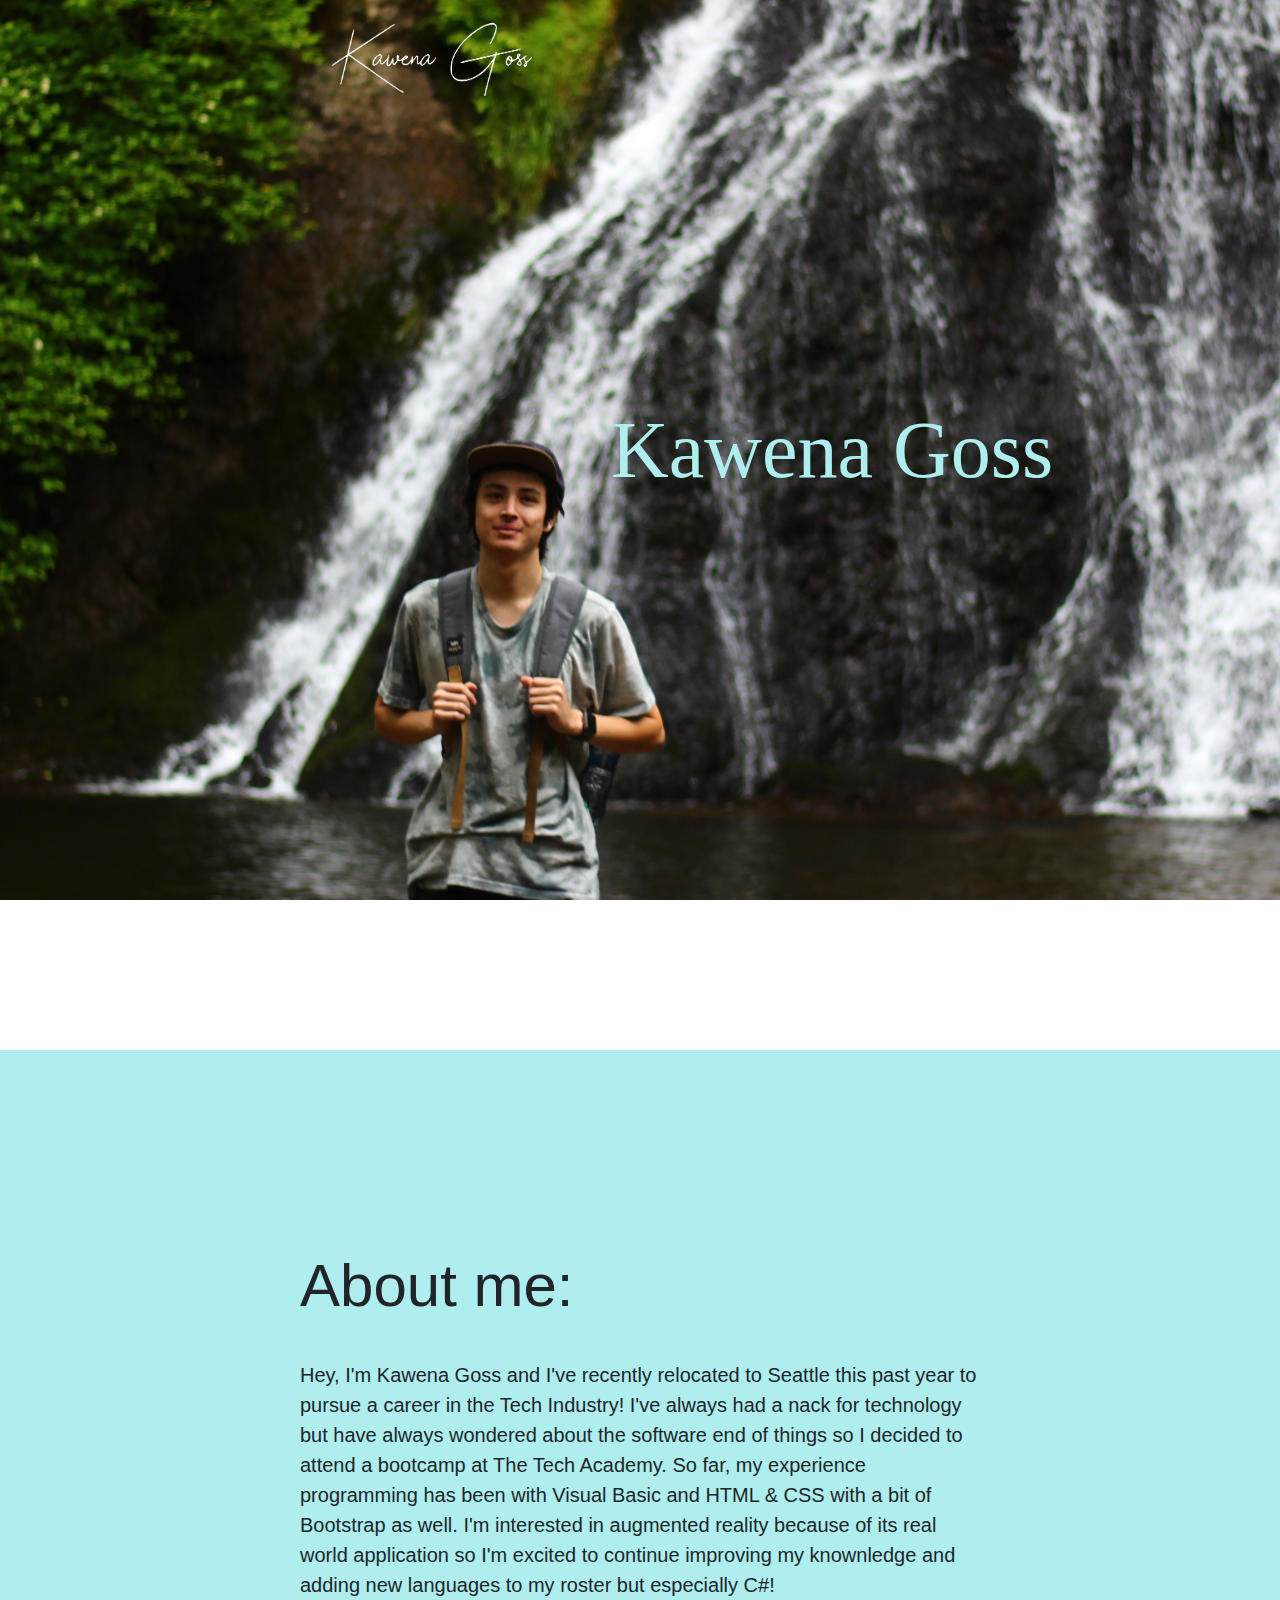
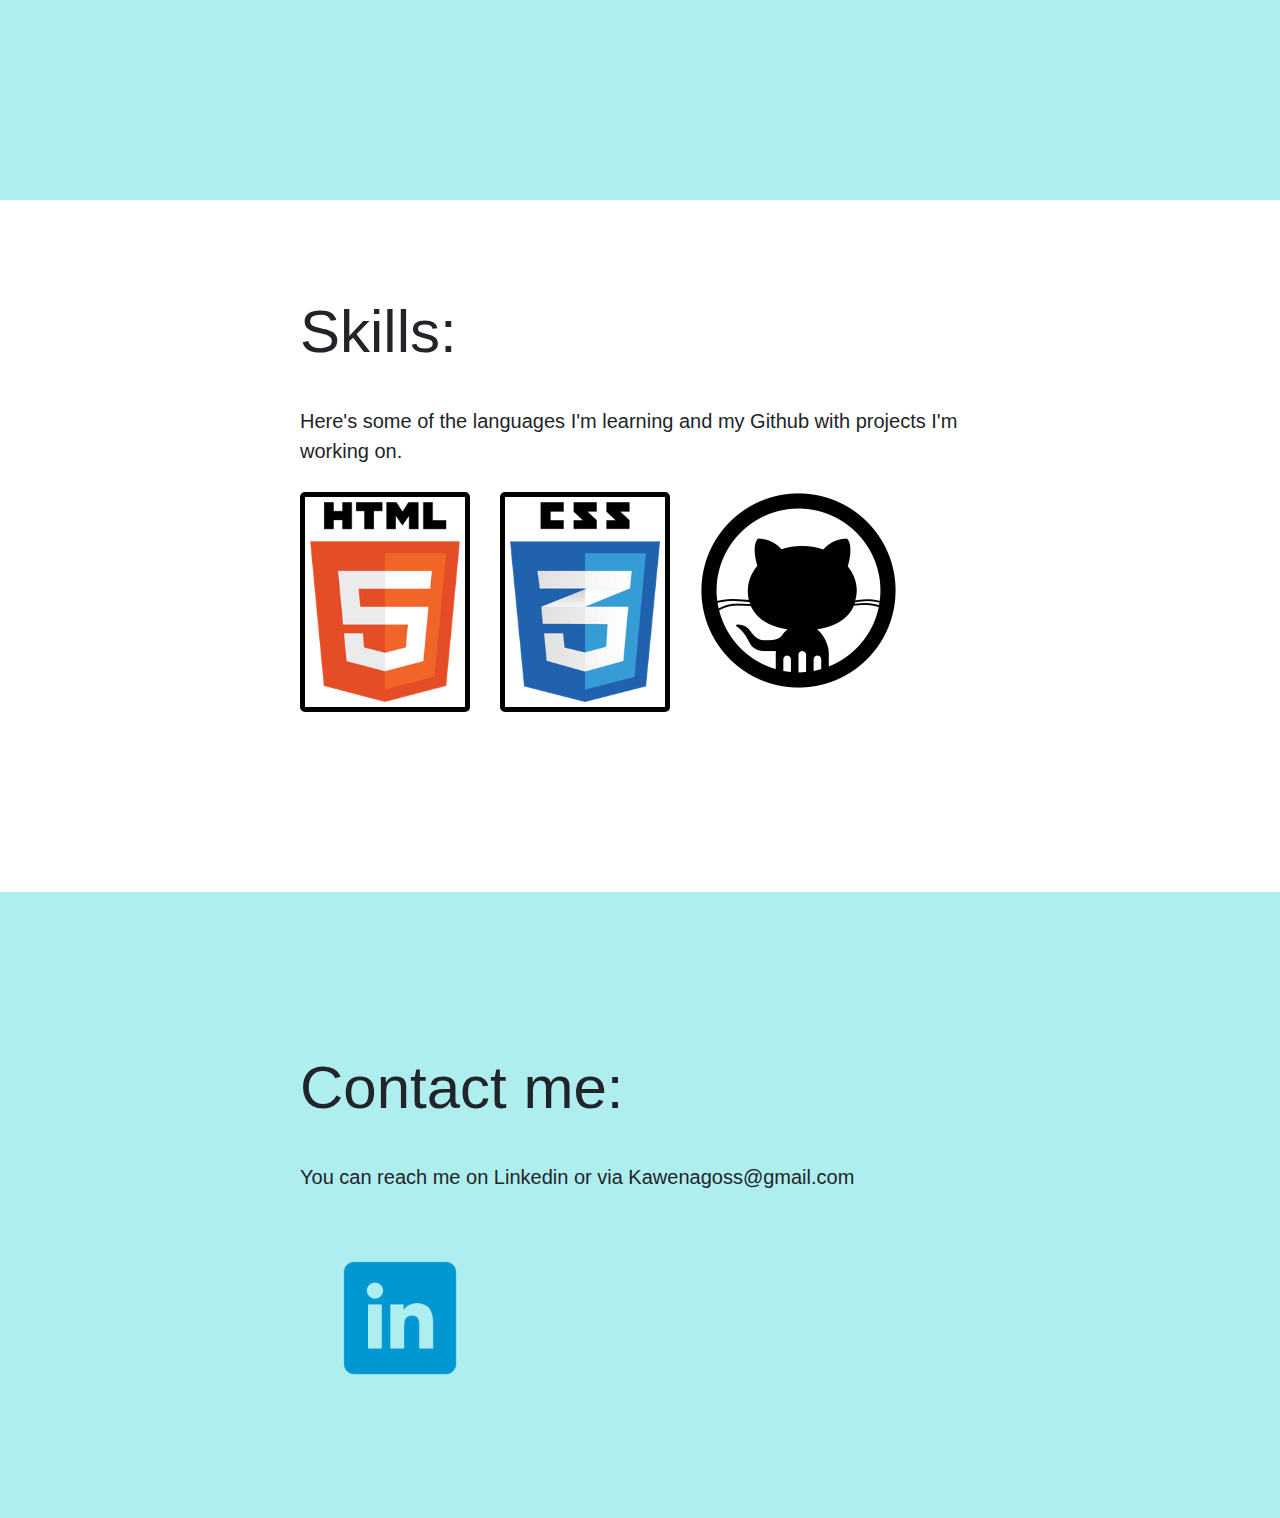
==== index.html @ 33de2c4e "Revert "fix"" ====
<!DOCTYPE html>
<html lang="en">
<head>
    <!-- Required meta tags -->
    <meta charset="utf-8">
    <meta name="viewport" content="width=device-width, initial-scale=1, shrink-to-fit=no">

    <!-- Bootstrap CSS -->
    <link rel="stylesheet" href="https://stackpath.bootstrapcdn.com/bootstrap/4.3.1/css/bootstrap.min.css" integrity="sha384-ggOyR0iXCbMQv3Xipma34MD+dH/1fQ784/j6cY/iJTQUOhcWr7x9JvoRxT2MZw1T" crossorigin="anonymous">
    <link rel="stylesheet" href="CSS/website_styling.css">

    <title>Kawena Goss</title>
</head>
<body>

<!-- Nav Bar -->
        <nav class="navbar navbar-expand-lg navbar-light fixed-top">
            <a class="navbar-brand" href="#home"></a>
                <img src="img/signature.png" height="100px" width="200" alt="" href="#home">
                <button class="navbar-toggler" type="button" data-toggle="collapse" data-
                target="#navbarSupportedContent" aria-controls="navbarSupportedContent" aria-
                expanded="false" aria-label="Toggle navigation">
                    <span class="navbar-toggler-icon"></span>
             </button>

             
            <ul class="navbar-nav navbar-expand-lg navbar-light mr-auto">
                <li class="nav-item">
                    <a class="nav-link text-light" href="#about">About</a>
                </li>
                <li class="img/nav-item">
                    <a class="nav-link text-light" href="#languages">Skills</a>
                </li>
            <li class="nav-item">
                    <a class="nav-link text-light" href="#contact me">Contact</a>
                </li>
            </ul>
        </nav>

<!-- End Nav Bar-->

<!-- Banner (Image in CSS)-->
<div class="banner"></div>
    <div class="centered">Kawena Goss
</div>
<!-- End Banner -->

<!-- Summary -->
<div class="bio">
    <a id="about"></a>
    <div class="about">
        <h1>About me:</h1>
        <p>Hey, I'm Kawena Goss and I've recently relocated to Seattle this past year to pursue a career in the Tech Industry!
                I've always had a nack for technology but have always wondered about the software end of things so I decided to attend
                a bootcamp at The Tech Academy. So far, my experience programming has been with Visual Basic and HTML & CSS with
                a bit of Bootstrap as well. I'm interested in augmented reality because of its real world application so I'm
                excited to continue improving my knownledge and adding new languages to my roster but especially C#! 
                
        </p>
    </div>
</div>
<!-- End Summary -->

<!-- Skills -->
<div class="skills">
        <a id="languages"></a>
        <div class="languages">
            <h1>Skills:</h1>
            <p>Here's some of the languages I'm learning and my Github with projects I'm working on.</p>
        </div>
        <div class="logo1">
                <img src="img/HTMLLogo.png" height="200px" width="150px" alt="">
        </div>
        <div class="logo2">
                <img src="img/CSSLogo.png" height="200px" width="150px" alt="">
        </div>
        <div class="github">
                <a href="https://github.com/KawenaG">
                <img src="img/github.png" height="200" width="200">
                </a> 
            </div>
</div>

<!-- End Skills -->

<!-- Contact -->
<div class="contact">
    <a id="contact me"></a>
    <h1>Contact me:</h1>
    <p>You can reach me on Linkedin or via Kawenagoss@gmail.com</p>
    <div class="linkedin">
        <a href="https://www.linkedin.com/in/kawena-goss-9a0916173/">
        <img src="img/linkedin.png" height="200" width="200">
        </a>
</div>


<!-- End Contact -->

    <!-- Optional JavaScript -->
     <!-- jQuery first, then Popper.js, then Bootstrap JS -->
     <script src="https://code.jquery.com/jquery-3.3.1.slim.min.js" integrity="sha384-q8i/X+965DzO0rT7abK41JStQIAqVgRVzpbzo5smXKp4YfRvH+8abtTE1Pi6jizo" crossorigin="anonymous"></script>
     <script src="https://cdnjs.cloudflare.com/ajax/libs/popper.js/1.14.7/umd/popper.min.js" integrity="sha384-UO2eT0CpHqdSJQ6hJty5KVphtPhzWj9WO1clHTMGa3JDZwrnQq4sF86dIHNDz0W1" crossorigin="anonymous"></script>
     <script src="https://stackpath.bootstrapcdn.com/bootstrap/4.3.1/js/bootstrap.min.js" integrity="sha384-JjSmVgyd0p3pXB1rRibZUAYoIIy6OrQ6VrjIEaFf/nJGzIxFDsf4x0xIM+B07jRM" crossorigin="anonymous"></script>
  </body>
  
</html>
---- CSS/website_styling.css ----
/*NAVBAR*/
.navbar {
  background-color: transparent !important;
}

.navbar .navbar-brand {
  color: #AEEEEE;
  font-weight: bolder;
  font-size: 24px;
  padding-left: 300px;
  text-shadow: -1px 0 black, 0 1px black, 1px 0 black, 0 -1px black;
}

.navbar-nav {
  color: #AEEEEE;
  font-weight: bolder;
  font-size: 24px;
  text-shadow: -1px 0 black, 0 1px black, 1px 0 black, 0 -1px black;
  padding-right: 300px;
  padding-left: 900px;
}

.navbar-nav .nav-item li a {
  color: #AEEEEE;
}

/*END NAVBAR/*

-------------------------------------------------------------------------------------
BANNER
/* Cover Image*/ 

.banner {
  background-image: url(../img/me2.JPG);
  background-size: cover;
  width: 100%;
  height: 100%;
  padding-top: 350px;
  padding-bottom: 700px;

  /* Paralax Effect */
  height: 900px; 

  /* Create the parallax scrolling effect */
  background-attachment: fixed;
  background-position: center;
  background-repeat: no-repeat;
  background-size: cover;
}

/*--------------------------------------------------------------------------------------
Centered name/text*/

.centered {
    position: absolute;
    top: 50%;
    left: 65%;
    transform: translate(-50%, -50%);
    font-size: 80px;
    font-family: "Times New Roman, Times, serif;";
    color: #AEEEEE;
  }
  
/*------------------------------------------------------------------------------------
END BANNER*/

/*--------------------------------------------------------------------------------------
ABOUT ME
-------------------------------------------------------------------------------------*/

.bio {
  background-color: #AEEEEE;
}

.about h1 {
  padding-top: 200px;
  padding-bottom: 30px;
  padding-left: 300px;
  font-size: 60px;
}

.about p {
  padding-top: 0px;
  padding-bottom: 200px;
  padding-left: 300px;
  padding-right: 300px;
  font-size: 20px;
}

/*--------------------------------------------------------------------------------------
SKILLS
-------------------------------------------------------------------------------------*/
.skills {
  background-color: #ffffff;
  padding-bottom: 400px;
}

.languages h1 {
  padding-top: 80px;
  padding-bottom: 30px;
  padding-left: 300px;
  font-size: 60px;
}

.languages p {
  padding-top: 0px;
  padding-bottom: 10px;
  padding-left: 300px;
  padding-right: 300px;
  font-size: 20px;
}

/* Language Photos and borders */
.logo1 {
  position: absolute;
  left: 300px;
  border: 5px solid #000000;
  border-radius: 5px;
  padding: 5px;
  width: 170px;
}

.logo2 {
  position: absolute;
  left: 500px;
  border: 5px solid #000000;
  border-radius: 5px;
  padding: 5px;
  width: 170px;
}

.github {
  position: absolute;
  left: 700px;

}

/*------------------------------------------------------------------------------------
CONTACT*/

.contact {
  background-color: #AEEEEE;
  padding-bottom: 600px;
  padding-top: 80px;
  padding-bottom: 100px;
  padding-left: 300px;
}

.contact h1 {
  padding-top: 80px;
  padding-bottom: 30px;
  font-size: 60px;
}

.contact p {
  padding-top: 0px;
  padding-bottom: 10px;
  font-size: 20px;

}


.linkedin {
  padding-right: 150px;
}


/*------------------------------------------------------------------------------------*/


@
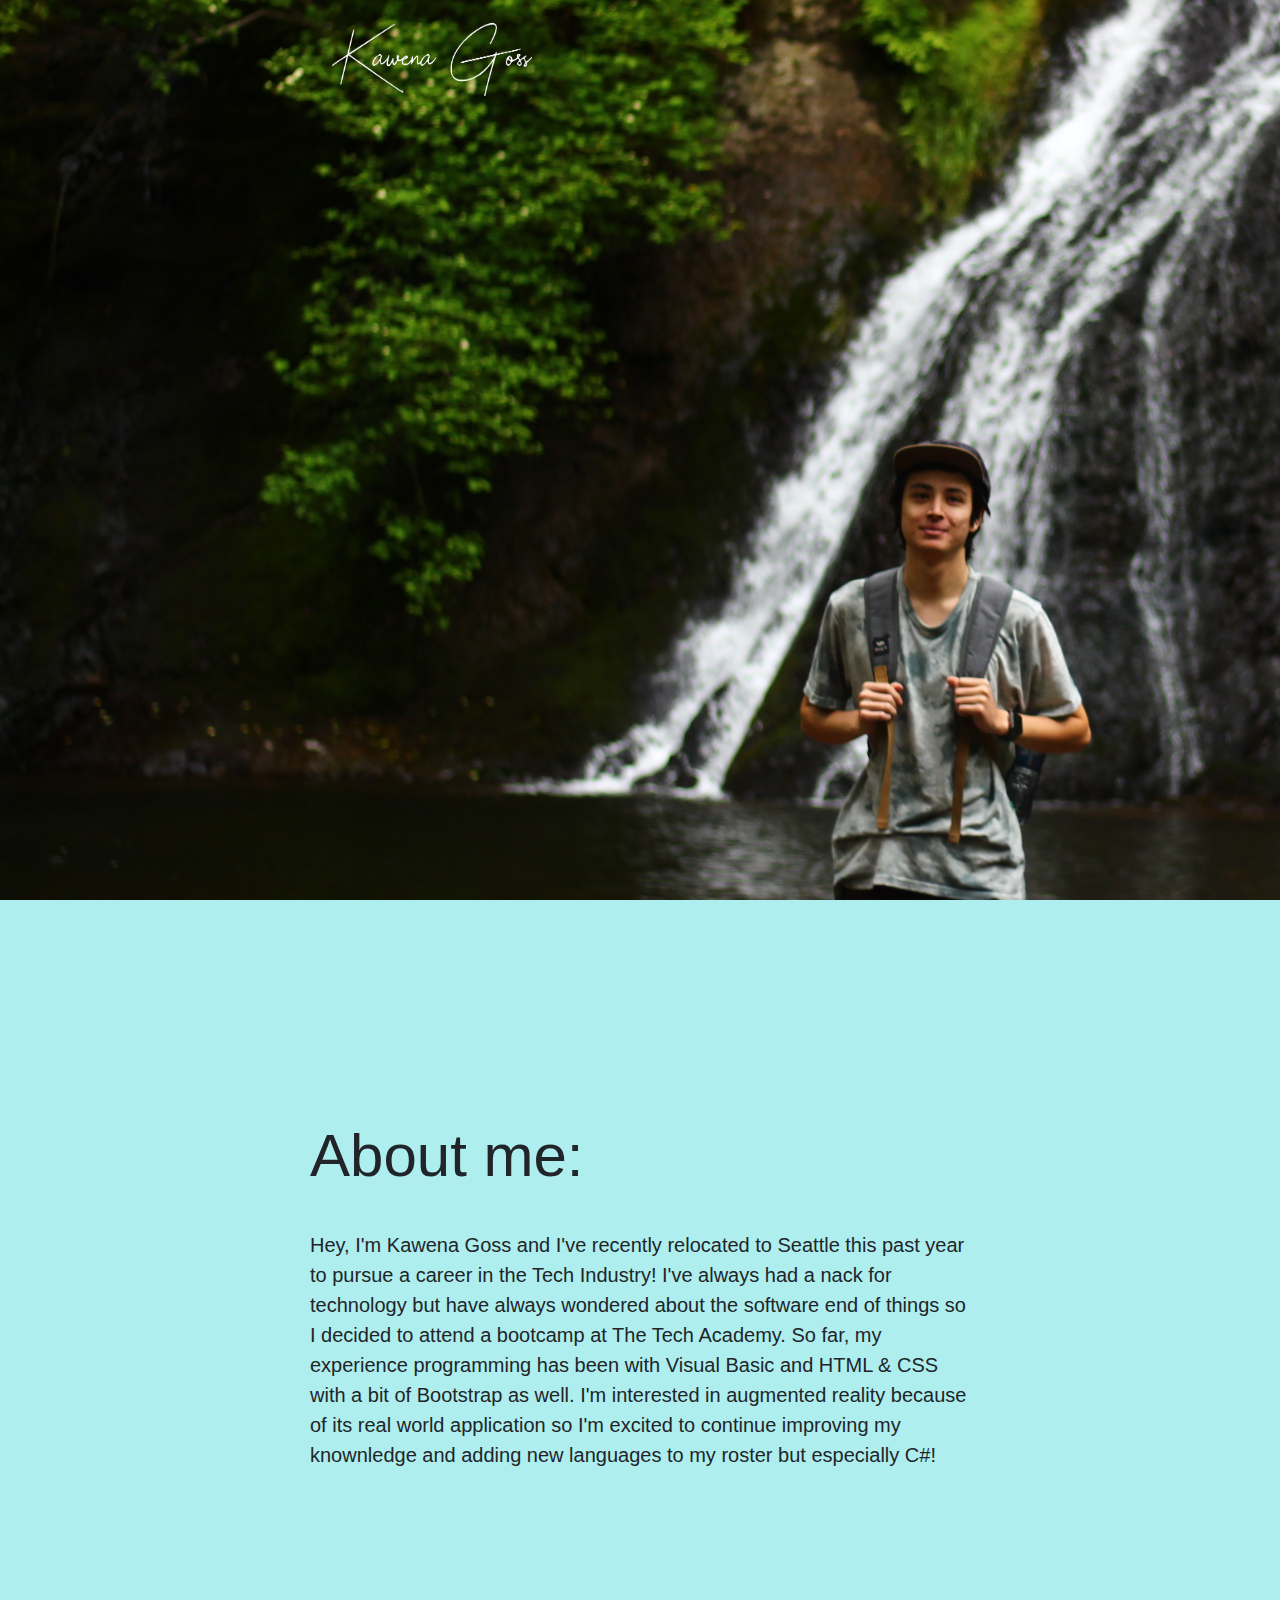
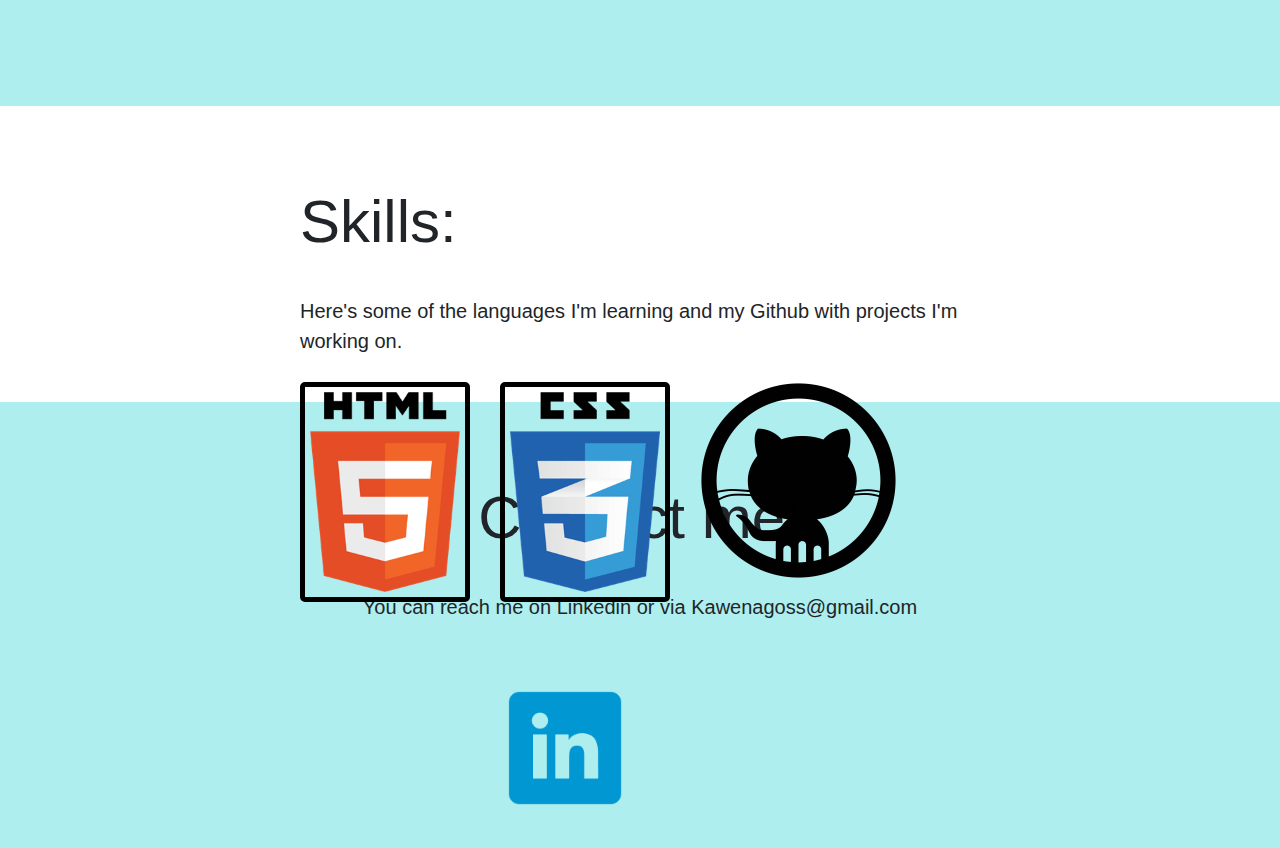
==== commit 920a83f3: "Revert "Revert "unknown""" ====
--- a/index.html
+++ b/index.html
@@ -8,6 +8,8 @@
     <!-- Bootstrap CSS -->
     <link rel="stylesheet" href="https://stackpath.bootstrapcdn.com/bootstrap/4.3.1/css/bootstrap.min.css" integrity="sha384-ggOyR0iXCbMQv3Xipma34MD+dH/1fQ784/j6cY/iJTQUOhcWr7x9JvoRxT2MZw1T" crossorigin="anonymous">
     <link rel="stylesheet" href="CSS/website_styling.css">
+
+    <script src="JS/JavaScript.js"></script>
 
     <title>Kawena Goss</title>
 </head>
--- a/CSS/website_styling.css
+++ b/CSS/website_styling.css
@@ -1,64 +1,43 @@
-/*NAVBAR*/
-.navbar {
-  background-color: transparent !important;
-}
-
-.navbar .navbar-brand {
-  color: #AEEEEE;
-  font-weight: bolder;
-  font-size: 24px;
-  padding-left: 300px;
-  text-shadow: -1px 0 black, 0 1px black, 1px 0 black, 0 -1px black;
-}
-
-.navbar-nav {
-  color: #AEEEEE;
-  font-weight: bolder;
-  font-size: 24px;
-  text-shadow: -1px 0 black, 0 1px black, 1px 0 black, 0 -1px black;
-  padding-right: 300px;
-  padding-left: 900px;
-}
-
-.navbar-nav .nav-item li a {
-  color: #AEEEEE;
-}
-
-/*END NAVBAR/*
-
--------------------------------------------------------------------------------------
-BANNER
-/* Cover Image*/ 
+/*------------------------------------------------------------------------------------
+----SCALING-----
+-----------------------------------------------------------------------------------*/
+@-ms-viewport {
+  width: extend-to-zoom;
+  zoom: 1.0;
+}
+
+@viewport {
+  zoom: 1.0;
+  width: extend-to-zoom;
+}
+
+/*----------------------------------------------------------------------------------*/
+/*BANNER*/
+/* Cover Image*/
 
 .banner {
   background-image: url(../img/me2.JPG);
   background-size: cover;
   width: 100%;
-  height: 100%;
+  height: 10%;
   padding-top: 350px;
-  padding-bottom: 700px;
-
-  /* Paralax Effect */
-  height: 900px; 
-
-  /* Create the parallax scrolling effect */
-  background-attachment: fixed;
-  background-position: center;
-  background-repeat: no-repeat;
+  padding-bottom: 500px;
+  height: 900px;/* Paralax Effect */
+  background-attachment: fixed;/* Create the parallax scrolling effect*/
   background-size: cover;
 }
-
 /*--------------------------------------------------------------------------------------
 Centered name/text*/
 
 .centered {
+    visibility: hidden;
     position: absolute;
     top: 50%;
     left: 65%;
     transform: translate(-50%, -50%);
     font-size: 80px;
     font-family: "Times New Roman, Times, serif;";
-    color: #AEEEEE;
+    color: #AEEEEE; 
   }
   
 /*------------------------------------------------------------------------------------
@@ -66,11 +45,119 @@
 
 /*--------------------------------------------------------------------------------------
 ABOUT ME
--------------------------------------------------------------------------------------*/
-
+-------------------------------------------------------------------------------------*
+*/
 .bio {
   background-color: #AEEEEE;
-}
+  padding-bottom: 20px;
+  padding-top: 20px;
+  padding-right: 10px;
+  padding-left: 10px;
+}
+
+
+/*--------------------------------------------------------------------------------------
+SKILLS
+-------------------------------------------------------------------------------------*
+
+*/
+.skills {
+  background-color: #ffffff;
+  padding-bottom: 20px;
+}
+
+/* .languages h1                  DONT FORGET
+
+.languages p */
+
+.logo1 {
+  display: block;
+  margin-left: auto;
+  margin-right: auto;
+  width: 40%;
+  padding-bottom: 10px;
+}
+.logo2 {
+  display: block;
+  margin-left: auto;
+  margin-right: auto;
+  width: 40%;
+  padding-bottom: 10px;
+}
+
+.github {
+  display: block;
+  margin-left: auto;
+  margin-right: auto;
+  width: 50%;
+}
+
+
+/*------------------------------------------------------------------------------------
+CONTACT*
+*/
+.contact {
+  background-color: #AEEEEE;
+  text-align: center;
+}
+
+/* .contact h1                DONT FORGET
+
+.contact p
+
+.linkedin */
+
+
+
+
+
+/*--------------------------------------------------------------------------------------
+For Tablet 500px - 699px
+-------------------------------------------------------------------------------------*/
+@media screen and (min-width: 500px) {
+/*NAVBAR*/
+.navbar {
+  background-color: transparent !important;
+}
+
+.navbar .navbar-brand {
+  color: #AEEEEE;
+  font-weight: bolder;
+  font-size: 24px;
+  padding-left: 300px;
+  text-shadow: -1px 0 black, 0 1px black, 1px 0 black, 0 -1px black;
+}
+
+.navbar-nav {
+  color: #AEEEEE;
+  font-weight: bolder;
+  font-size: 24px;
+  text-shadow: -1px 0 black, 0 1px black, 1px 0 black, 0 -1px black;
+  padding-right: 300px;
+  padding-left: 900px;
+}
+
+.navbar-nav .nav-item li a {
+  color: #AEEEEE;
+}
+/*END NAVBAR*/
+/*----------------------------------------------------------------------------*/
+/*NAME Overlay*/
+.centered {
+  visibility: show;
+  position: absolute;
+  top: 50%;
+  left: 65%;
+  transform: translate(-50%, -50%);
+  font-size: 80px;
+  font-family: "Times New Roman, Times, serif;";
+  color: #AEEEEE;
+}
+
+/*END Name Overlay*/
+/*----------------------------------------------------------------------------*/
+/*About*/
+.bio
 
 .about h1 {
   padding-top: 200px;
@@ -86,15 +173,9 @@
   padding-right: 300px;
   font-size: 20px;
 }
-
-/*--------------------------------------------------------------------------------------
-SKILLS
--------------------------------------------------------------------------------------*/
-.skills {
-  background-color: #ffffff;
-  padding-bottom: 400px;
-}
-
+/*END About*/
+/*----------------------------------------------------------------------------*/
+/*Skills*/
 .languages h1 {
   padding-top: 80px;
   padding-bottom: 30px;
@@ -132,20 +213,11 @@
 .github {
   position: absolute;
   left: 700px;
-
-}
-
-/*------------------------------------------------------------------------------------
-CONTACT*/
-
-.contact {
-  background-color: #AEEEEE;
-  padding-bottom: 600px;
-  padding-top: 80px;
-  padding-bottom: 100px;
-  padding-left: 300px;
-}
-
+}
+
+/*END Skills*/
+/*----------------------------------------------------------------------------*/
+/*Contact*/
 .contact h1 {
   padding-top: 80px;
   padding-bottom: 30px;
@@ -159,13 +231,23 @@
 
 }
 
-
 .linkedin {
   padding-right: 150px;
 }
-
-
-/*------------------------------------------------------------------------------------*/
-
-
-@+/*END Contact*/
+}
+
+/*--------------------------------------------------------------------------------------
+For Desktop 700+px
+-------------------------------------------------------------------------------------*/
+@media screen and (min-width: 700px) {
+
+
+}
+
+/*--------------------------------------------------------------------------------------
+For Large Screens (TV's, Large monitors) 1400px +
+-------------------------------------------------------------------------------------*/
+@media screen and (min-width: 1400px) {
+
+}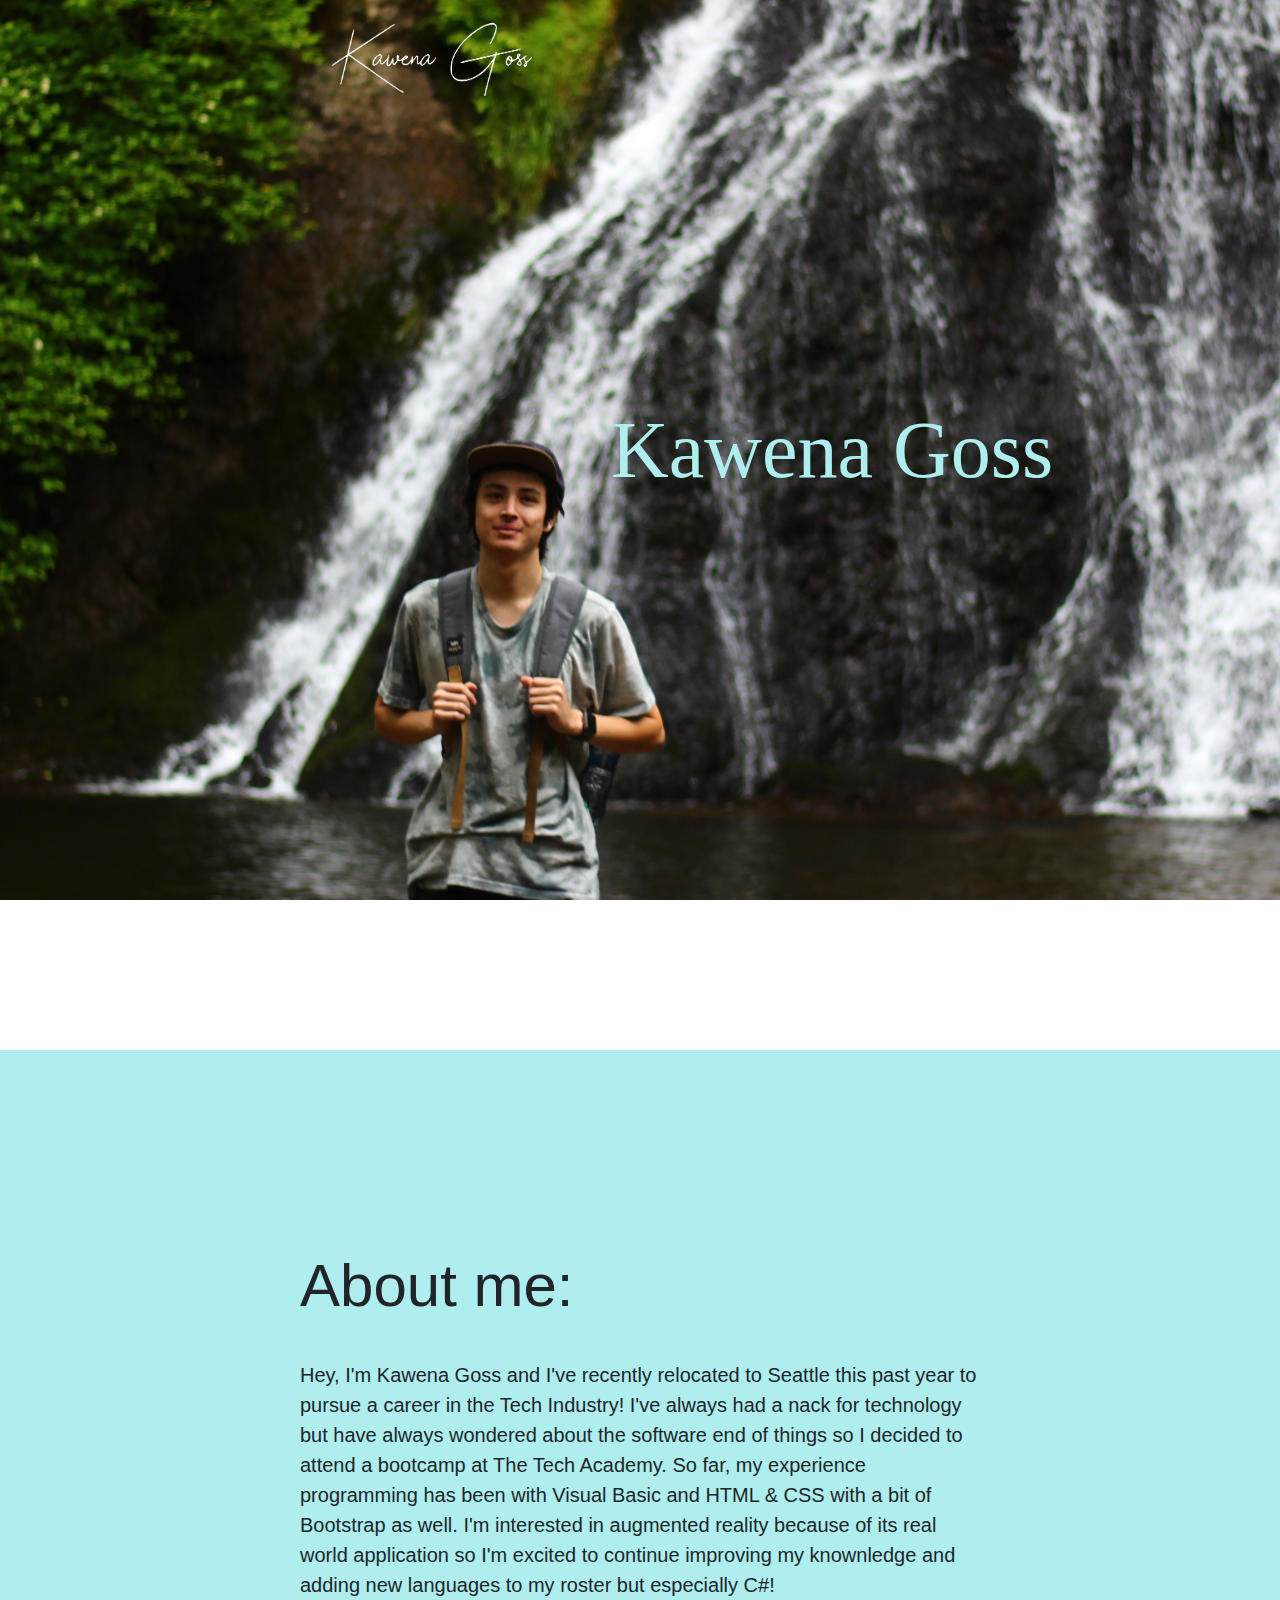
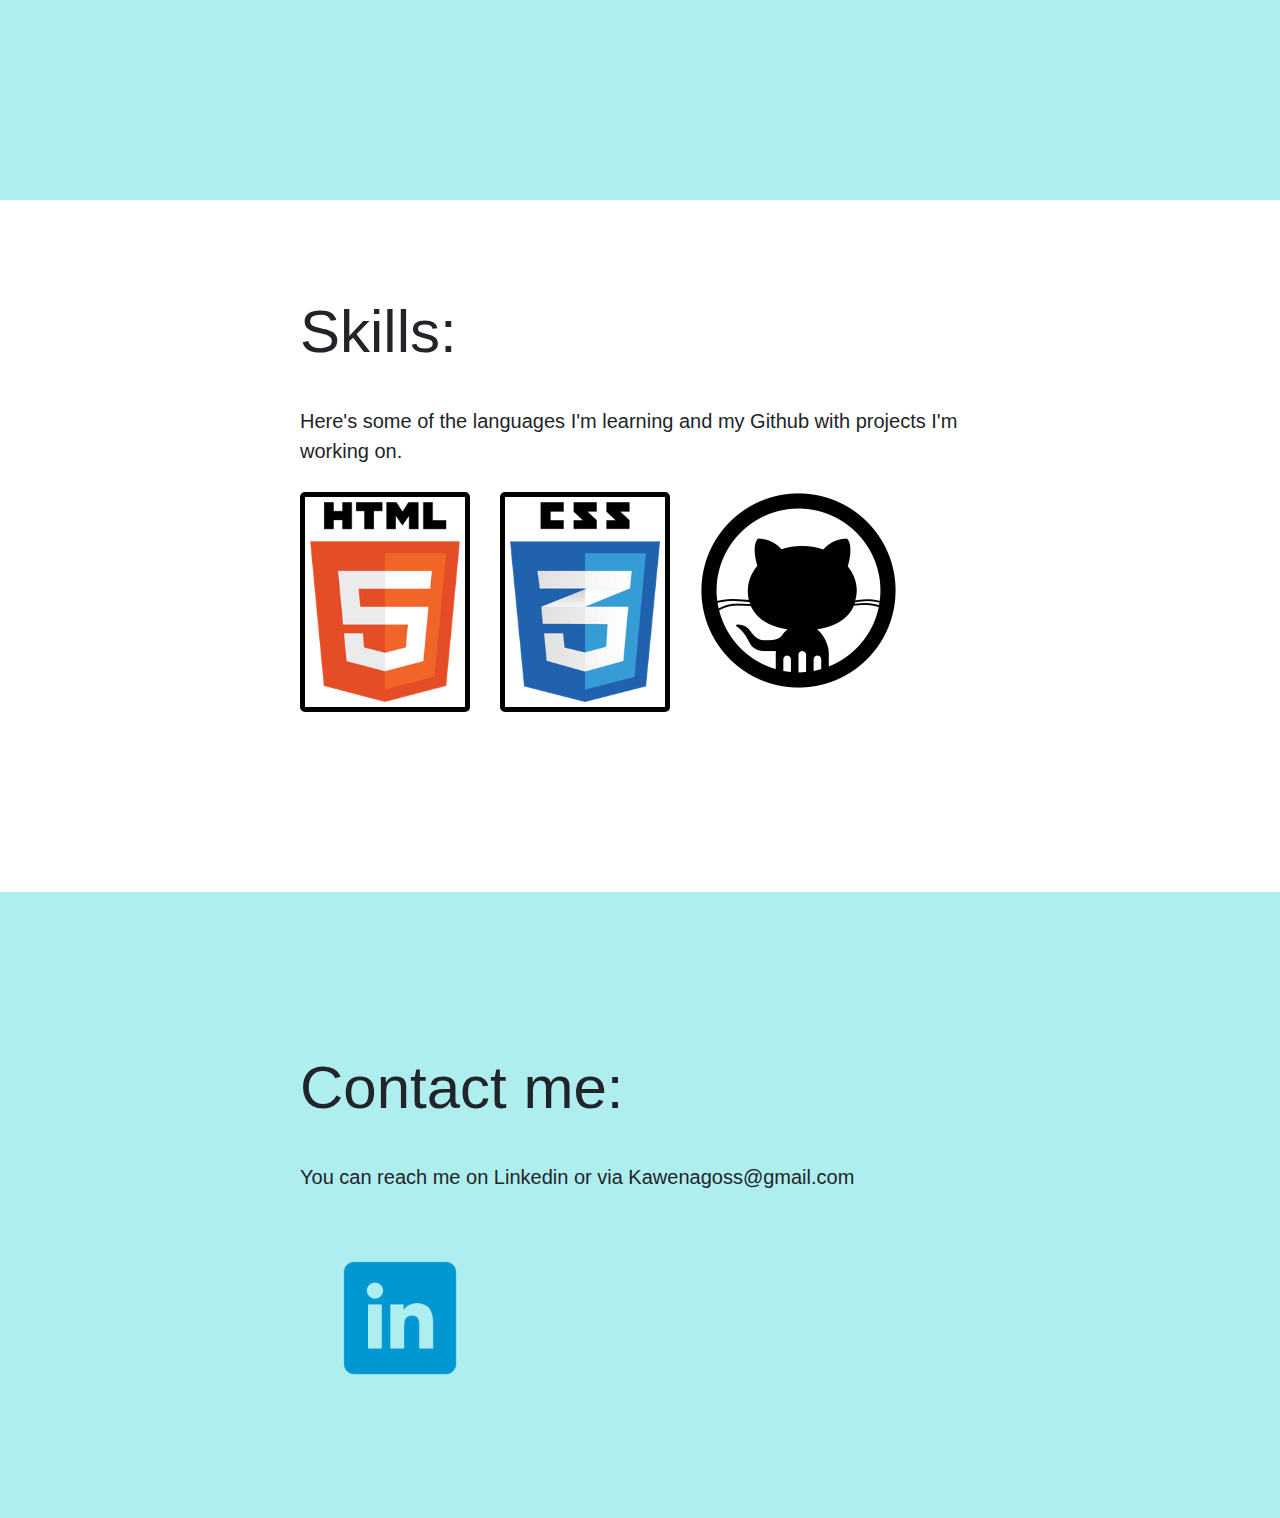
==== commit 1372bcfe: "Revert "unknown"" ====
--- a/index.html
+++ b/index.html
@@ -8,8 +8,6 @@
     <!-- Bootstrap CSS -->
     <link rel="stylesheet" href="https://stackpath.bootstrapcdn.com/bootstrap/4.3.1/css/bootstrap.min.css" integrity="sha384-ggOyR0iXCbMQv3Xipma34MD+dH/1fQ784/j6cY/iJTQUOhcWr7x9JvoRxT2MZw1T" crossorigin="anonymous">
     <link rel="stylesheet" href="CSS/website_styling.css">
-
-    <script src="JS/JavaScript.js"></script>
 
     <title>Kawena Goss</title>
 </head>
--- a/CSS/website_styling.css
+++ b/CSS/website_styling.css
@@ -1,120 +1,3 @@
-/*------------------------------------------------------------------------------------
-----SCALING-----
------------------------------------------------------------------------------------*/
-@-ms-viewport {
-  width: extend-to-zoom;
-  zoom: 1.0;
-}
-
-@viewport {
-  zoom: 1.0;
-  width: extend-to-zoom;
-}
-
-/*----------------------------------------------------------------------------------*/
-/*BANNER*/
-/* Cover Image*/
-
-.banner {
-  background-image: url(../img/me2.JPG);
-  background-size: cover;
-  width: 100%;
-  height: 10%;
-  padding-top: 350px;
-  padding-bottom: 500px;
-  height: 900px;/* Paralax Effect */
-  background-attachment: fixed;/* Create the parallax scrolling effect*/
-  background-size: cover;
-}
-/*--------------------------------------------------------------------------------------
-Centered name/text*/
-
-.centered {
-    visibility: hidden;
-    position: absolute;
-    top: 50%;
-    left: 65%;
-    transform: translate(-50%, -50%);
-    font-size: 80px;
-    font-family: "Times New Roman, Times, serif;";
-    color: #AEEEEE; 
-  }
-  
-/*------------------------------------------------------------------------------------
-END BANNER*/
-
-/*--------------------------------------------------------------------------------------
-ABOUT ME
--------------------------------------------------------------------------------------*
-*/
-.bio {
-  background-color: #AEEEEE;
-  padding-bottom: 20px;
-  padding-top: 20px;
-  padding-right: 10px;
-  padding-left: 10px;
-}
-
-
-/*--------------------------------------------------------------------------------------
-SKILLS
--------------------------------------------------------------------------------------*
-
-*/
-.skills {
-  background-color: #ffffff;
-  padding-bottom: 20px;
-}
-
-/* .languages h1                  DONT FORGET
-
-.languages p */
-
-.logo1 {
-  display: block;
-  margin-left: auto;
-  margin-right: auto;
-  width: 40%;
-  padding-bottom: 10px;
-}
-.logo2 {
-  display: block;
-  margin-left: auto;
-  margin-right: auto;
-  width: 40%;
-  padding-bottom: 10px;
-}
-
-.github {
-  display: block;
-  margin-left: auto;
-  margin-right: auto;
-  width: 50%;
-}
-
-
-/*------------------------------------------------------------------------------------
-CONTACT*
-*/
-.contact {
-  background-color: #AEEEEE;
-  text-align: center;
-}
-
-/* .contact h1                DONT FORGET
-
-.contact p
-
-.linkedin */
-
-
-
-
-
-/*--------------------------------------------------------------------------------------
-For Tablet 500px - 699px
--------------------------------------------------------------------------------------*/
-@media screen and (min-width: 500px) {
 /*NAVBAR*/
 .navbar {
   background-color: transparent !important;
@@ -140,24 +23,54 @@
 .navbar-nav .nav-item li a {
   color: #AEEEEE;
 }
-/*END NAVBAR*/
-/*----------------------------------------------------------------------------*/
-/*NAME Overlay*/
-.centered {
-  visibility: show;
-  position: absolute;
-  top: 50%;
-  left: 65%;
-  transform: translate(-50%, -50%);
-  font-size: 80px;
-  font-family: "Times New Roman, Times, serif;";
-  color: #AEEEEE;
+
+/*END NAVBAR/*
+
+-------------------------------------------------------------------------------------
+BANNER
+/* Cover Image*/ 
+
+.banner {
+  background-image: url(../img/me2.JPG);
+  background-size: cover;
+  width: 100%;
+  height: 100%;
+  padding-top: 350px;
+  padding-bottom: 700px;
+
+  /* Paralax Effect */
+  height: 900px; 
+
+  /* Create the parallax scrolling effect */
+  background-attachment: fixed;
+  background-position: center;
+  background-repeat: no-repeat;
+  background-size: cover;
 }
 
-/*END Name Overlay*/
-/*----------------------------------------------------------------------------*/
-/*About*/
-.bio
+/*--------------------------------------------------------------------------------------
+Centered name/text*/
+
+.centered {
+    position: absolute;
+    top: 50%;
+    left: 65%;
+    transform: translate(-50%, -50%);
+    font-size: 80px;
+    font-family: "Times New Roman, Times, serif;";
+    color: #AEEEEE;
+  }
+  
+/*------------------------------------------------------------------------------------
+END BANNER*/
+
+/*--------------------------------------------------------------------------------------
+ABOUT ME
+-------------------------------------------------------------------------------------*/
+
+.bio {
+  background-color: #AEEEEE;
+}
 
 .about h1 {
   padding-top: 200px;
@@ -173,9 +86,15 @@
   padding-right: 300px;
   font-size: 20px;
 }
-/*END About*/
-/*----------------------------------------------------------------------------*/
-/*Skills*/
+
+/*--------------------------------------------------------------------------------------
+SKILLS
+-------------------------------------------------------------------------------------*/
+.skills {
+  background-color: #ffffff;
+  padding-bottom: 400px;
+}
+
 .languages h1 {
   padding-top: 80px;
   padding-bottom: 30px;
@@ -213,11 +132,20 @@
 .github {
   position: absolute;
   left: 700px;
+
 }
 
-/*END Skills*/
-/*----------------------------------------------------------------------------*/
-/*Contact*/
+/*------------------------------------------------------------------------------------
+CONTACT*/
+
+.contact {
+  background-color: #AEEEEE;
+  padding-bottom: 600px;
+  padding-top: 80px;
+  padding-bottom: 100px;
+  padding-left: 300px;
+}
+
 .contact h1 {
   padding-top: 80px;
   padding-bottom: 30px;
@@ -231,23 +159,13 @@
 
 }
 
+
 .linkedin {
   padding-right: 150px;
 }
-/*END Contact*/
-}
-
-/*--------------------------------------------------------------------------------------
-For Desktop 700+px
--------------------------------------------------------------------------------------*/
-@media screen and (min-width: 700px) {
 
 
-}
+/*------------------------------------------------------------------------------------*/
 
-/*--------------------------------------------------------------------------------------
-For Large Screens (TV's, Large monitors) 1400px +
--------------------------------------------------------------------------------------*/
-@media screen and (min-width: 1400px) {
 
-}+@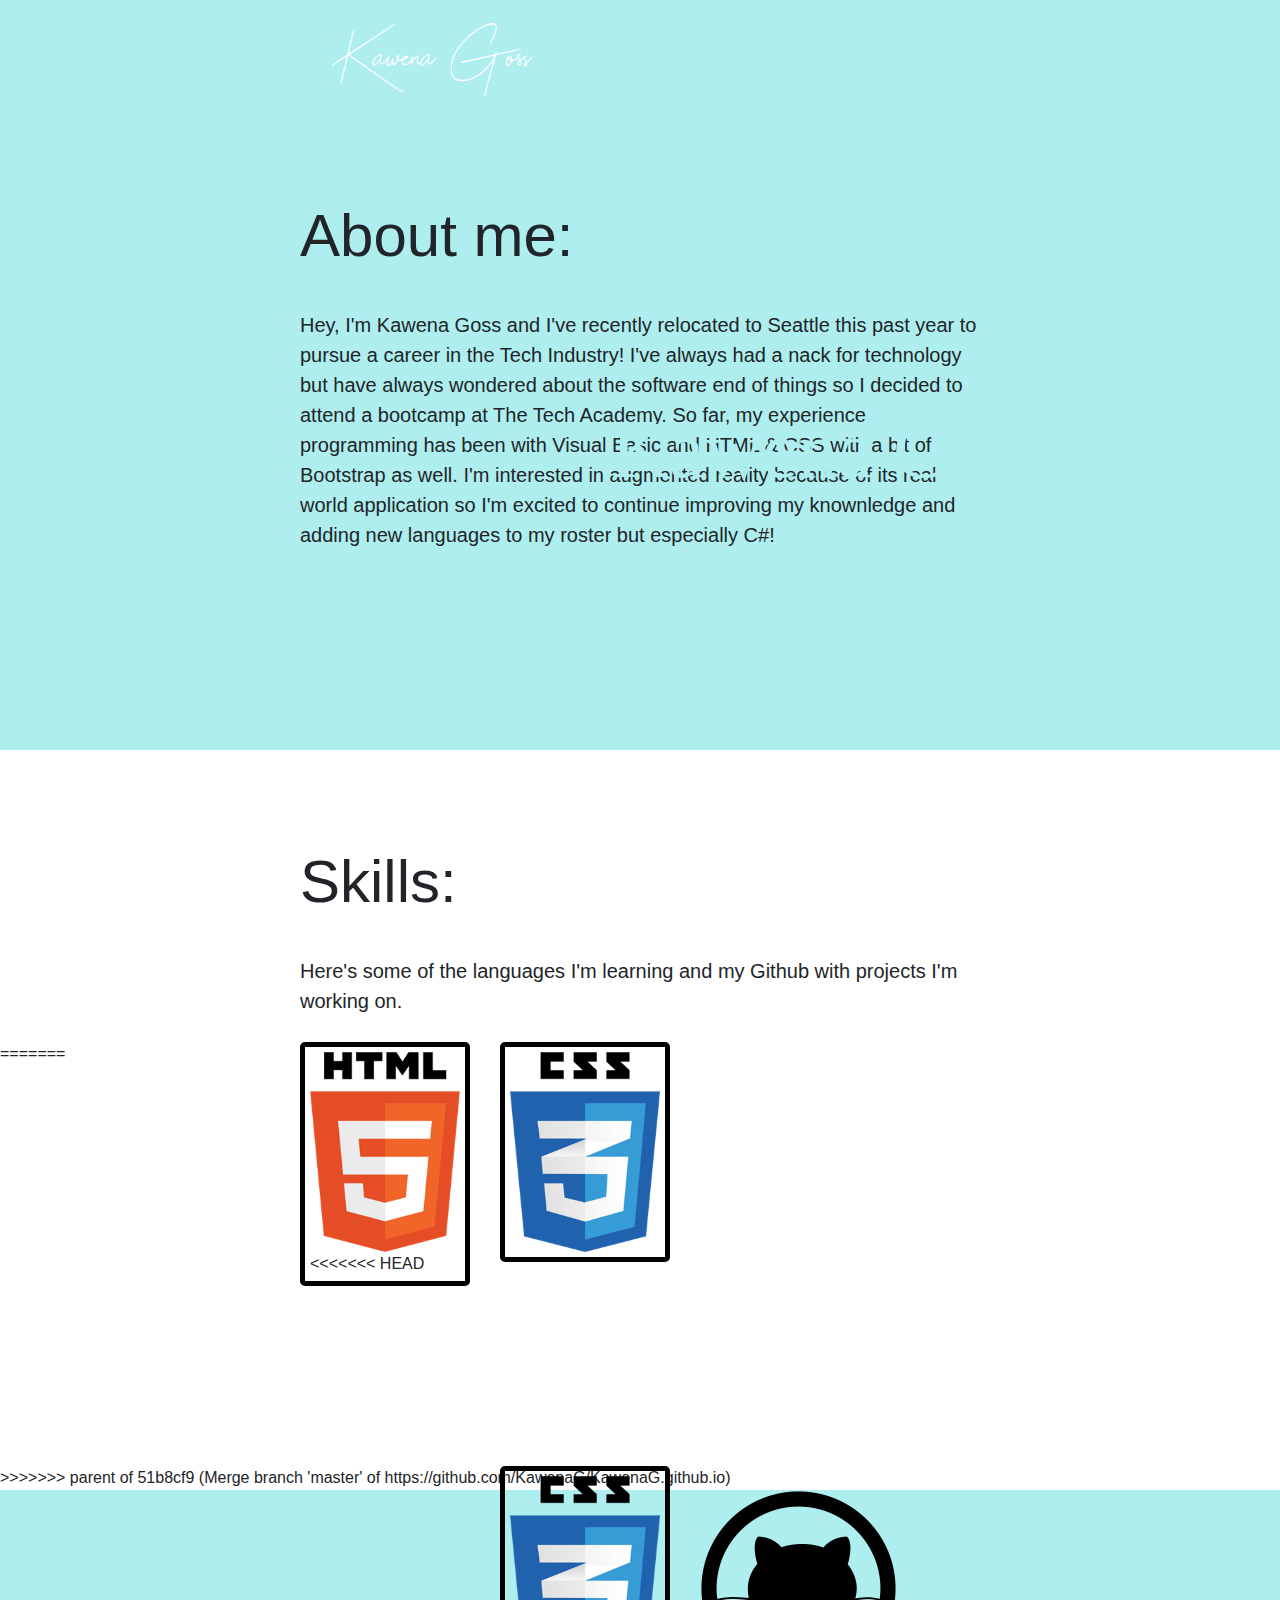
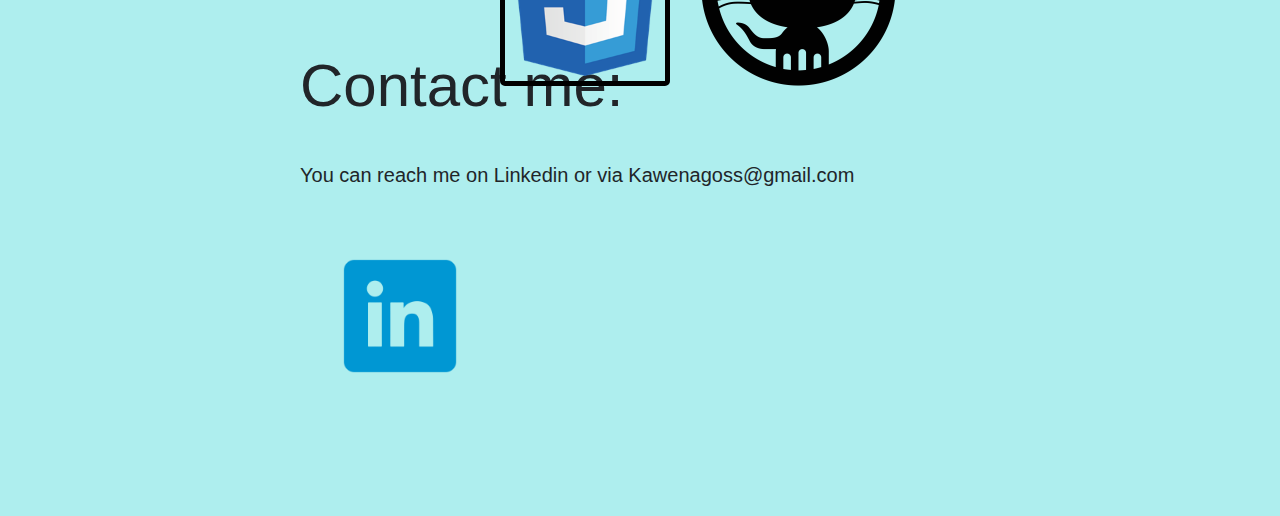
==== commit bb24a376: "Revert "unknown"" ====
--- a/index.html
+++ b/index.html
@@ -70,10 +70,17 @@
         </div>
         <div class="logo1">
                 <img src="img/HTMLLogo.png" height="200px" width="150px" alt="">
+<<<<<<< HEAD
         </div>
         <div class="logo2">
                 <img src="img/CSSLogo.png" height="200px" width="150px" alt="">
         </div>
+=======
+        </div>
+        <div class="logo2">
+                <img src="img/CSSLogo.png" height="200px" width="150px" alt="">
+        </div>
+>>>>>>> parent of 51b8cf9 (Merge branch 'master' of https://github.com/KawenaG/KawenaG.github.io)
         <div class="github">
                 <a href="https://github.com/KawenaG">
                 <img src="img/github.png" height="200" width="200">
--- a/CSS/website_styling.css
+++ b/CSS/website_styling.css
@@ -20,6 +20,7 @@
   padding-left: 900px;
 }
 
+<<<<<<< HEAD
 .navbar-nav .nav-item li a {
   color: #AEEEEE;
 }
@@ -30,6 +31,8 @@
 BANNER
 /* Cover Image*/ 
 
+=======
+>>>>>>> parent of 51b8cf9 (Merge branch 'master' of https://github.com/KawenaG/KawenaG.github.io)
 .banner {
   background-image: url(../img/me2.JPG);
   background-size: cover;
@@ -162,10 +165,24 @@
 
 .linkedin {
   padding-right: 150px;
+<<<<<<< HEAD
+=======
+}
+/*END Contact*/
+>>>>>>> parent of 51b8cf9 (Merge branch 'master' of https://github.com/KawenaG/KawenaG.github.io)
 }
 
 
 /*------------------------------------------------------------------------------------*/
 
 
-@+<<<<<<< HEAD
+@
+=======
+/*--------------------------------------------------------------------------------------
+For Large Screens (TV's, Large monitors) 1400px +
+-------------------------------------------------------------------------------------*/
+@media screen and (min-width: 1400px) {
+
+}
+>>>>>>> parent of 51b8cf9 (Merge branch 'master' of https://github.com/KawenaG/KawenaG.github.io)
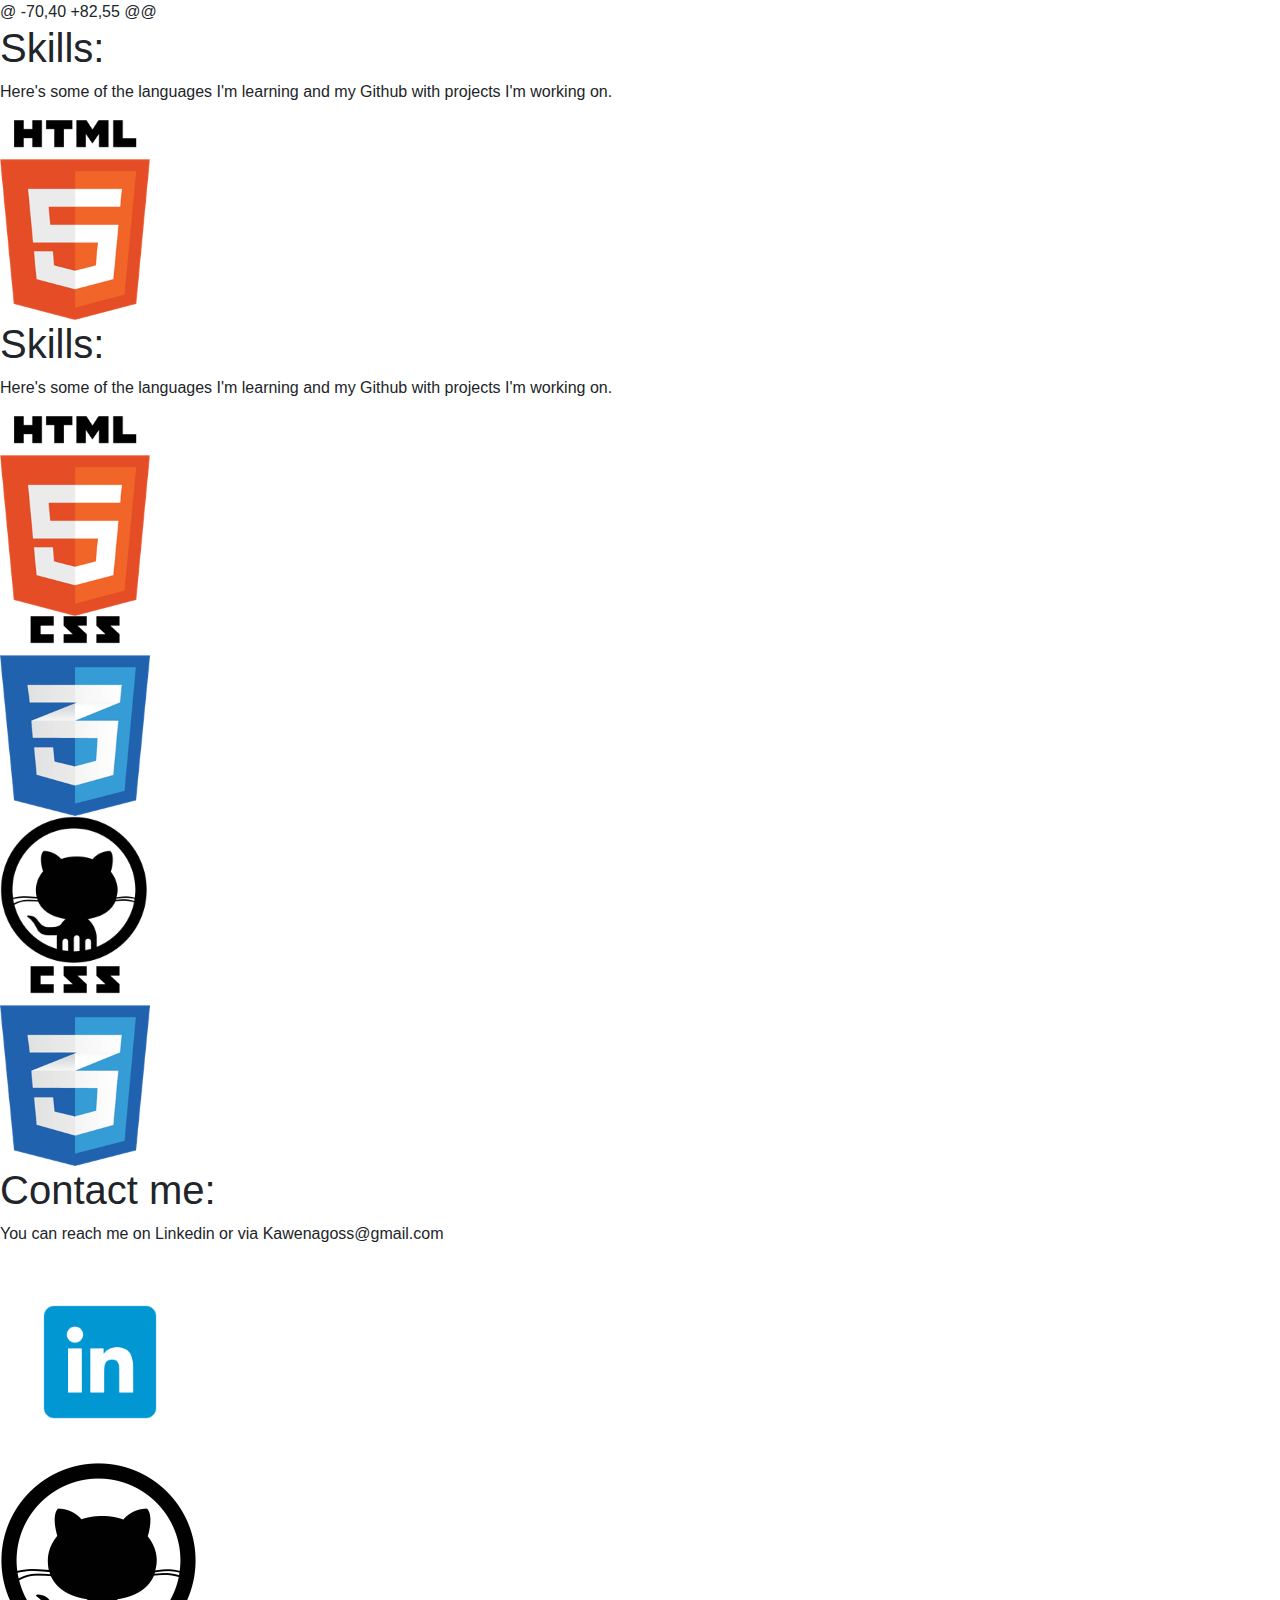
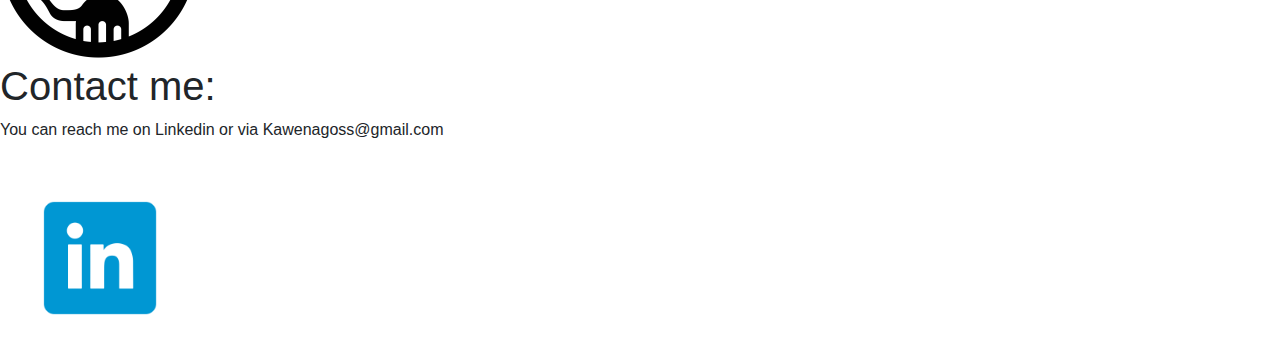
==== commit 95cd6e0a: "fix" ====
--- a/index.html
+++ b/index.html
@@ -4,83 +4,69 @@
     <!-- Required meta tags -->
     <meta charset="utf-8">
     <meta name="viewport" content="width=device-width, initial-scale=1, shrink-to-fit=no">
+    <head>
+        <!-- Required meta tags -->
+        <meta charset="utf-8">
+        <meta name="viewport" content="width=device-width, initial-scale=1, shrink-to-fit=no">
+    
+        <!-- Bootstrap CSS -->
+        <link rel="stylesheet" href="https://maxcdn.bootstrapcdn.com/bootstrap/4.5.0/css/bootstrap.min.css">
+        <script src="https://ajax.googleapis.com/ajax/libs/jquery/3.5.1/jquery.min.js"></script>
+        <script src="https://cdnjs.cloudflare.com/ajax/libs/popper.js/1.16.0/umd/popper.min.js"></script>
+        <script src="https://maxcdn.bootstrapcdn.com/bootstrap/4.5.0/js/bootstrap.min.js"></script>
+        <link rel="stylesheet" href="CSS/website_styling.css">
+    
+    
+        <title>Kawena Goss</title>
+    </head>
+    <body>
 
     <!-- Bootstrap CSS -->
     <link rel="stylesheet" href="https://stackpath.bootstrapcdn.com/bootstrap/4.3.1/css/bootstrap.min.css" integrity="sha384-ggOyR0iXCbMQv3Xipma34MD+dH/1fQ784/j6cY/iJTQUOhcWr7x9JvoRxT2MZw1T" crossorigin="anonymous">
-    <link rel="stylesheet" href="CSS/website_styling.css">
-
-    <title>Kawena Goss</title>
-</head>
-<body>
-
-<!-- Nav Bar -->
-        <nav class="navbar navbar-expand-lg navbar-light fixed-top">
-            <a class="navbar-brand" href="#home"></a>
-                <img src="img/signature.png" height="100px" width="200" alt="" href="#home">
-                <button class="navbar-toggler" type="button" data-toggle="collapse" data-
-                target="#navbarSupportedContent" aria-controls="navbarSupportedContent" aria-
-                expanded="false" aria-label="Toggle navigation">
-                    <span class="navbar-toggler-icon"></span>
-             </button>
-
-             
-            <ul class="navbar-nav navbar-expand-lg navbar-light mr-auto">
-                <li class="nav-item">
-                    <a class="nav-link text-light" href="#about">About</a>
-                </li>
-                <li class="img/nav-item">
-                    <a class="nav-link text-light" href="#languages">Skills</a>
-                </li>
-            <li class="nav-item">
-                    <a class="nav-link text-light" href="#contact me">Contact</a>
-                </li>
-            </ul>
-        </nav>
-
-<!-- End Nav Bar-->
-
-<!-- Banner (Image in CSS)-->
-<div class="banner"></div>
-    <div class="centered">Kawena Goss
-</div>
-<!-- End Banner -->
-
-<!-- Summary -->
-<div class="bio">
-    <a id="about"></a>
-    <div class="about">
-        <h1>About me:</h1>
-        <p>Hey, I'm Kawena Goss and I've recently relocated to Seattle this past year to pursue a career in the Tech Industry!
-                I've always had a nack for technology but have always wondered about the software end of things so I decided to attend
-                a bootcamp at The Tech Academy. So far, my experience programming has been with Visual Basic and HTML & CSS with
-                a bit of Bootstrap as well. I'm interested in augmented reality because of its real world application so I'm
-                excited to continue improving my knownledge and adding new languages to my roster but especially C#! 
-                
-        </p>
-    </div>
-</div>
-<!-- End Summary -->
-
-<!-- Skills -->
-<div class="skills">
-        <a id="languages"></a>
-        <div class="languages">
+@ -70,40 +82,55 @@
             <h1>Skills:</h1>
             <p>Here's some of the languages I'm learning and my Github with projects I'm working on.</p>
         </div>
         <div class="logo1">
                 <img src="img/HTMLLogo.png" height="200px" width="150px" alt="">
-<<<<<<< HEAD
+        <!-- End Summary -->
+        
+        <!-- Skills -->
+        <div class="skills">
+                <a id="languages"></a>
+                <div class="languages">
+                    <h1>Skills:</h1>
+                    <p>Here's some of the languages I'm learning and my Github with projects I'm working on.</p>
+                </div>
+                <div class="langgallery">
+                <div class="logo1">
+                        <img src="img/HTMLLogo.png" height="200px" width="150px" alt="">
+                </div>
+                <div class="logo2">
+                        <img src="img/CSSLogo.png" height="200px" width="150px" alt="">
+                </div>
+                <div class="github">
+                        <a href="https://github.com/KawenaG">
+                        <img src="img/github.png" height="150px" width="150px">
+                        </a> 
+                    </div>
+                </div>
         </div>
         <div class="logo2">
                 <img src="img/CSSLogo.png" height="200px" width="150px" alt="">
+        
+        <!-- End Skills -->
+        
+        <!-- Contact -->
+        <div class="contact">
+            <a id="contact"></a>
+            <h1>Contact me:</h1>
+            <p>You can reach me on Linkedin or via Kawenagoss@gmail.com</p>
+            <div class="linkedin">
+                <a href="https://www.linkedin.com/in/kawena-goss-9a0916173/">
+                <img src="img/linkedin.png" height="200" width="200">
+                </a>
         </div>
-=======
-        </div>
-        <div class="logo2">
-                <img src="img/CSSLogo.png" height="200px" width="150px" alt="">
-        </div>
->>>>>>> parent of 51b8cf9 (Merge branch 'master' of https://github.com/KawenaG/KawenaG.github.io)
         <div class="github">
                 <a href="https://github.com/KawenaG">
                 <img src="img/github.png" height="200" width="200">
@@ -111,4 +97,19 @@
      <script src="https://stackpath.bootstrapcdn.com/bootstrap/4.3.1/js/bootstrap.min.js" integrity="sha384-JjSmVgyd0p3pXB1rRibZUAYoIIy6OrQ6VrjIEaFf/nJGzIxFDsf4x0xIM+B07jRM" crossorigin="anonymous"></script>
   </body>
   
+        
+        
+        <!-- End Contact -->
+        
+            <!-- Optional JavaScript -->
+             <!-- jQuery first, then Popper.js, then Bootstrap JS -->
+             <script src="https://code.jquery.com/jquery-3.3.1.slim.min.js" integrity="sha384-q8i/X+965DzO0rT7abK41JStQIAqVgRVzpbzo5smXKp4YfRvH+8abtTE1Pi6jizo" crossorigin="anonymous"></script>
+             <script src="https://cdnjs.cloudflare.com/ajax/libs/popper.js/1.14.7/umd/popper.min.js" integrity="sha384-UO2eT0CpHqdSJQ6hJty5KVphtPhzWj9WO1clHTMGa3JDZwrnQq4sF86dIHNDz0W1" crossorigin="anonymous"></script>
+             <script src="https://stackpath.bootstrapcdn.com/bootstrap/4.3.1/js/bootstrap.min.js" integrity="sha384-JjSmVgyd0p3pXB1rRibZUAYoIIy6OrQ6VrjIEaFf/nJGzIxFDsf4x0xIM+B07jRM" crossorigin="anonymous"></script>
+          
+          
+        
+        
+        </div>
+    </body>
 </html>--- a/CSS/website_styling.css
+++ b/CSS/website_styling.css
@@ -1,84 +1,26 @@
-/*NAVBAR*/
-.navbar {
-  background-color: transparent !important;
-}
-
-.navbar .navbar-brand {
-  color: #AEEEEE;
-  font-weight: bolder;
-  font-size: 24px;
-  padding-left: 300px;
-  text-shadow: -1px 0 black, 0 1px black, 1px 0 black, 0 -1px black;
-}
-
-.navbar-nav {
-  color: #AEEEEE;
-  font-weight: bolder;
-  font-size: 24px;
-  text-shadow: -1px 0 black, 0 1px black, 1px 0 black, 0 -1px black;
-  padding-right: 300px;
-  padding-left: 900px;
-}
-
-<<<<<<< HEAD
-.navbar-nav .nav-item li a {
-  color: #AEEEEE;
-}
-
-/*END NAVBAR/*
-
--------------------------------------------------------------------------------------
-BANNER
-/* Cover Image*/ 
-
-=======
->>>>>>> parent of 51b8cf9 (Merge branch 'master' of https://github.com/KawenaG/KawenaG.github.io)
-.banner {
-  background-image: url(../img/me2.JPG);
-  background-size: cover;
-  width: 100%;
-  height: 100%;
-  padding-top: 350px;
-  padding-bottom: 700px;
-
-  /* Paralax Effect */
-  height: 900px; 
+@@ -15,9 +15,15 @@
+/*BANNER*/
+/* Cover Image*/
 
   /* Create the parallax scrolling effect */
   background-attachment: fixed;
   background-position: center;
   background-repeat: no-repeat;
-  background-size: cover;
 }
 
-/*--------------------------------------------------------------------------------------
-Centered name/text*/
-
-.centered {
-    position: absolute;
-    top: 50%;
-    left: 65%;
-    transform: translate(-50%, -50%);
-    font-size: 80px;
-    font-family: "Times New Roman, Times, serif;";
-    color: #AEEEEE;
-  }
-  
-/*------------------------------------------------------------------------------------
-END BANNER*/
-
-/*--------------------------------------------------------------------------------------
-ABOUT ME
--------------------------------------------------------------------------------------*/
-
-.bio {
-  background-color: #AEEEEE;
-}
-
+@media screen and (min-width: 500px) {
+.banner {
+  background-image: url(../img/me2.JPG);
+  background-size: cover;
+  width: 100%;
+  height: 10%;
+  padding-top: 350px;
+@ -162,15 +168,15 @@ For Tablet 500px - 699px
 .about h1 {
   padding-top: 200px;
   padding-bottom: 30px;
   padding-left: 300px;
+  padding-left: 20%;
   font-size: 60px;
 }
 
@@ -87,21 +29,17 @@
   padding-bottom: 200px;
   padding-left: 300px;
   padding-right: 300px;
+  padding-left: 20%;
+  padding-right: 20%;
   font-size: 20px;
 }
-
-/*--------------------------------------------------------------------------------------
-SKILLS
--------------------------------------------------------------------------------------*/
-.skills {
-  background-color: #ffffff;
-  padding-bottom: 400px;
-}
-
+/*END About*/
+@ -179,31 +185,65 @@ For Tablet 500px - 699px
 .languages h1 {
   padding-top: 80px;
   padding-bottom: 30px;
   padding-left: 300px;
+  padding-left: 20%;
   font-size: 60px;
 }
 
@@ -110,6 +48,8 @@
   padding-bottom: 10px;
   padding-left: 300px;
   padding-right: 300px;
+  padding-left: 20%;
+  padding-right: 20%;
   font-size: 20px;
 }
 
@@ -117,6 +57,46 @@
 .logo1 {
   position: absolute;
   left: 300px;
+.langgallery {
+  padding-left: 30%;
+  padding-right: 30%;
+}
+
+.logo1, .logo2, .github {
+  display: block;
+  margin-left: auto;
+  margin-right: auto;
+  margin-top: 20%;
+}
+
+* {
+  box-sizing: border-box;
+}
+
+
+@media screen and (min-width: 700px) {
+  .centered {
+    visibility: visible;
+  }
+
+  .langgallery {
+    padding-left: 20%;
+    padding-right: 20%;
+  }
+
+  .logo1, .logo2, .github {
+    padding: 10% 6px 0;
+    float: left;
+    width: 33.23333%;
+    margin-top: 0;
+  }
+
+  .github img {
+    width: 200px;
+    height: 200px;
+  }
+}
+/* .logo1 {
   border: 5px solid #000000;
   border-radius: 5px;
   padding: 5px;
@@ -129,60 +109,19 @@
   border: 5px solid #000000;
   border-radius: 5px;
   padding: 5px;
-  width: 170px;
+@ -232,7 +272,8 @@ For Tablet 500px - 699px
 }
-
-.github {
-  position: absolute;
-  left: 700px;
-
-}
-
-/*------------------------------------------------------------------------------------
-CONTACT*/
-
-.contact {
-  background-color: #AEEEEE;
-  padding-bottom: 600px;
-  padding-top: 80px;
-  padding-bottom: 100px;
-  padding-left: 300px;
-}
-
-.contact h1 {
-  padding-top: 80px;
-  padding-bottom: 30px;
-  font-size: 60px;
-}
-
-.contact p {
-  padding-top: 0px;
-  padding-bottom: 10px;
-  font-size: 20px;
-
-}
-
 
 .linkedin {
   padding-right: 150px;
-<<<<<<< HEAD
-=======
+  padding-right: 10%;
+  padding-left: 10%;
 }
 /*END Contact*/
->>>>>>> parent of 51b8cf9 (Merge branch 'master' of https://github.com/KawenaG/KawenaG.github.io)
 }
-
-
-/*------------------------------------------------------------------------------------*/
-
-
-<<<<<<< HEAD
-@
-=======
-/*--------------------------------------------------------------------------------------
-For Large Screens (TV's, Large monitors) 1400px +
+@ -250,4 +291,4 @@ For Large Screens (TV's, Large monitors) 1400px +
 -------------------------------------------------------------------------------------*/
 @media screen and (min-width: 1400px) {
 
 }
->>>>>>> parent of 51b8cf9 (Merge branch 'master' of https://github.com/KawenaG/KawenaG.github.io)
+}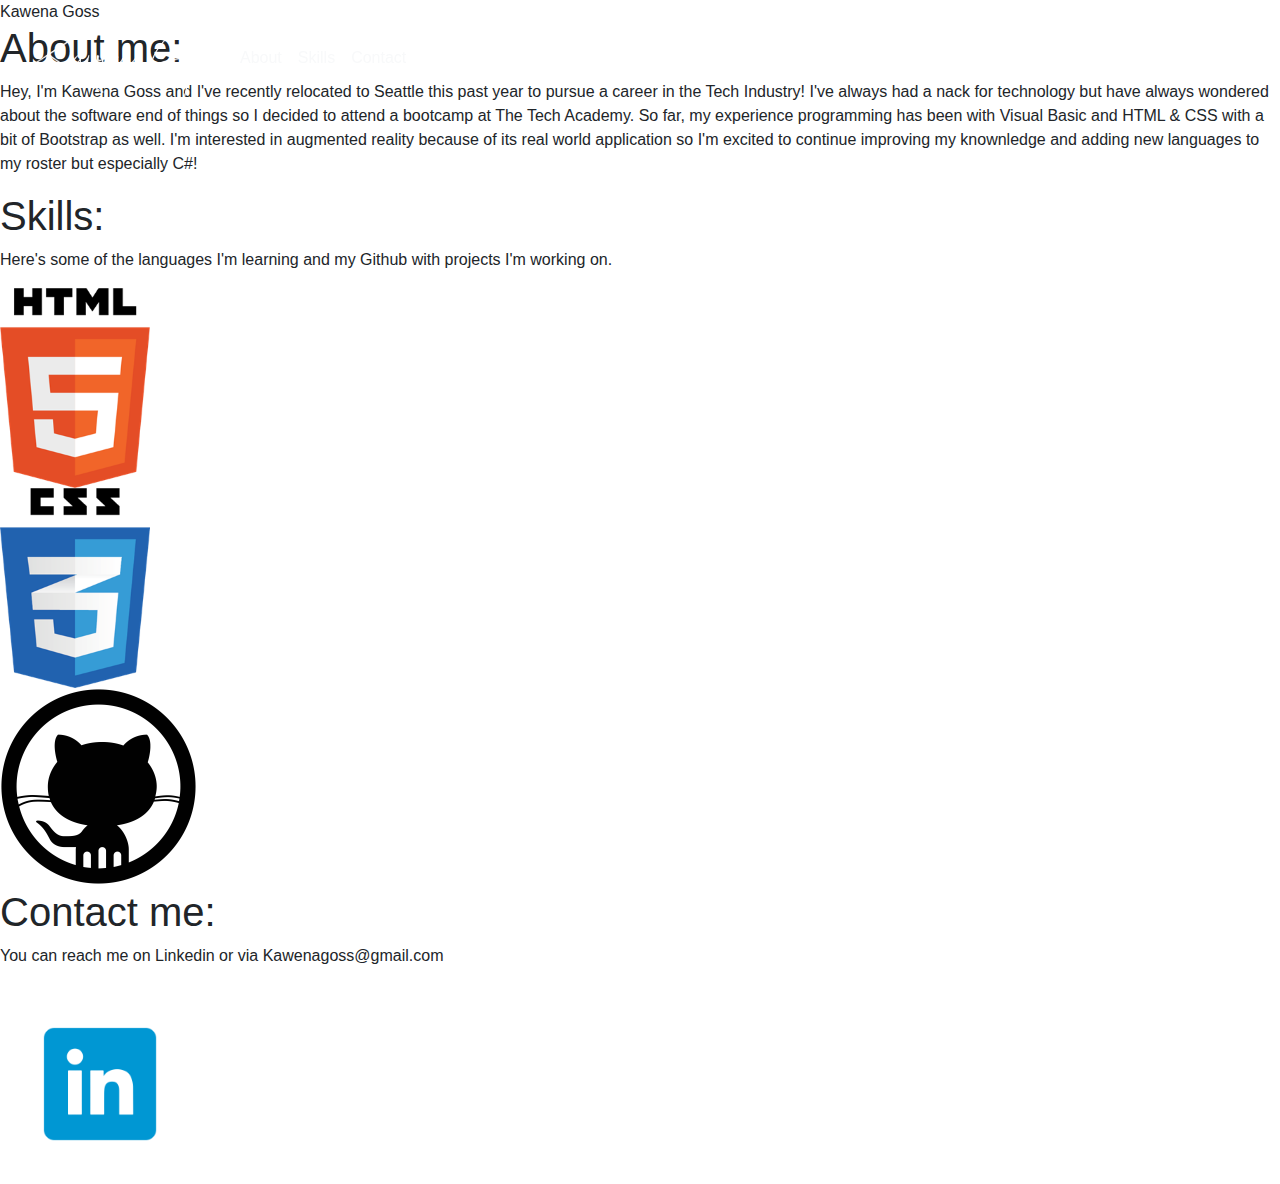
==== commit 4d474c53: "Update index.html" ====
--- a/index.html
+++ b/index.html
@@ -4,68 +4,77 @@
     <!-- Required meta tags -->
     <meta charset="utf-8">
     <meta name="viewport" content="width=device-width, initial-scale=1, shrink-to-fit=no">
-    <head>
-        <!-- Required meta tags -->
-        <meta charset="utf-8">
-        <meta name="viewport" content="width=device-width, initial-scale=1, shrink-to-fit=no">
-    
-        <!-- Bootstrap CSS -->
-        <link rel="stylesheet" href="https://maxcdn.bootstrapcdn.com/bootstrap/4.5.0/css/bootstrap.min.css">
-        <script src="https://ajax.googleapis.com/ajax/libs/jquery/3.5.1/jquery.min.js"></script>
-        <script src="https://cdnjs.cloudflare.com/ajax/libs/popper.js/1.16.0/umd/popper.min.js"></script>
-        <script src="https://maxcdn.bootstrapcdn.com/bootstrap/4.5.0/js/bootstrap.min.js"></script>
-        <link rel="stylesheet" href="CSS/website_styling.css">
-    
-    
-        <title>Kawena Goss</title>
-    </head>
-    <body>
 
     <!-- Bootstrap CSS -->
     <link rel="stylesheet" href="https://stackpath.bootstrapcdn.com/bootstrap/4.3.1/css/bootstrap.min.css" integrity="sha384-ggOyR0iXCbMQv3Xipma34MD+dH/1fQ784/j6cY/iJTQUOhcWr7x9JvoRxT2MZw1T" crossorigin="anonymous">
-@ -70,40 +82,55 @@
+    <link rel="stylesheet" href="CSS/website_styling.css">
+
+    <script src="JS/JavaScript.js"></script>
+
+    <title>Kawena Goss</title>
+</head>
+<body>
+
+<!-- Nav Bar -->
+        <nav class="navbar navbar-expand-lg navbar-light fixed-top">
+            <a class="navbar-brand" href="#home"></a>
+                <img src="img/signature.png" height="100px" width="200" alt="" href="#home">
+                <button class="navbar-toggler" type="button" data-toggle="collapse" data-
+                target="#navbarSupportedContent" aria-controls="navbarSupportedContent" aria-
+                expanded="false" aria-label="Toggle navigation">
+                    <span class="navbar-toggler-icon"></span>
+             </button>
+
+             
+            <ul class="navbar-nav navbar-expand-lg navbar-light mr-auto">
+                <li class="nav-item">
+                    <a class="nav-link text-light" href="#about">About</a>
+                </li>
+                <li class="img/nav-item">
+                    <a class="nav-link text-light" href="#languages">Skills</a>
+                </li>
+            <li class="nav-item">
+                    <a class="nav-link text-light" href="#contact me">Contact</a>
+                </li>
+            </ul>
+        </nav>
+
+<!-- End Nav Bar-->
+
+<!-- Banner (Image in CSS)-->
+<div class="banner"></div>
+    <div class="centered">Kawena Goss
+</div>
+<!-- End Banner -->
+
+<!-- Summary -->
+<div class="bio">
+    <a id="about"></a>
+    <div class="about">
+        <h1>About me:</h1>
+        <p>Hey, I'm Kawena Goss and I've recently relocated to Seattle this past year to pursue a career in the Tech Industry!
+                I've always had a nack for technology but have always wondered about the software end of things so I decided to attend
+                a bootcamp at The Tech Academy. So far, my experience programming has been with Visual Basic and HTML & CSS with
+                a bit of Bootstrap as well. I'm interested in augmented reality because of its real world application so I'm
+                excited to continue improving my knownledge and adding new languages to my roster but especially C#! 
+                
+        </p>
+    </div>
+</div>
+<!-- End Summary -->
+
+<!-- Skills -->
+<div class="skills">
+        <a id="languages"></a>
+        <div class="languages">
             <h1>Skills:</h1>
             <p>Here's some of the languages I'm learning and my Github with projects I'm working on.</p>
         </div>
         <div class="logo1">
                 <img src="img/HTMLLogo.png" height="200px" width="150px" alt="">
-        <!-- End Summary -->
-        
-        <!-- Skills -->
-        <div class="skills">
-                <a id="languages"></a>
-                <div class="languages">
-                    <h1>Skills:</h1>
-                    <p>Here's some of the languages I'm learning and my Github with projects I'm working on.</p>
-                </div>
-                <div class="langgallery">
-                <div class="logo1">
-                        <img src="img/HTMLLogo.png" height="200px" width="150px" alt="">
-                </div>
-                <div class="logo2">
-                        <img src="img/CSSLogo.png" height="200px" width="150px" alt="">
-                </div>
-                <div class="github">
-                        <a href="https://github.com/KawenaG">
-                        <img src="img/github.png" height="150px" width="150px">
-                        </a> 
-                    </div>
-                </div>
         </div>
         <div class="logo2">
                 <img src="img/CSSLogo.png" height="200px" width="150px" alt="">
-        
-        <!-- End Skills -->
-        
-        <!-- Contact -->
-        <div class="contact">
-            <a id="contact"></a>
-            <h1>Contact me:</h1>
-            <p>You can reach me on Linkedin or via Kawenagoss@gmail.com</p>
-            <div class="linkedin">
-                <a href="https://www.linkedin.com/in/kawena-goss-9a0916173/">
-                <img src="img/linkedin.png" height="200" width="200">
-                </a>
         </div>
         <div class="github">
                 <a href="https://github.com/KawenaG">
@@ -97,19 +106,4 @@
      <script src="https://stackpath.bootstrapcdn.com/bootstrap/4.3.1/js/bootstrap.min.js" integrity="sha384-JjSmVgyd0p3pXB1rRibZUAYoIIy6OrQ6VrjIEaFf/nJGzIxFDsf4x0xIM+B07jRM" crossorigin="anonymous"></script>
   </body>
   
-        
-        
-        <!-- End Contact -->
-        
-            <!-- Optional JavaScript -->
-             <!-- jQuery first, then Popper.js, then Bootstrap JS -->
-             <script src="https://code.jquery.com/jquery-3.3.1.slim.min.js" integrity="sha384-q8i/X+965DzO0rT7abK41JStQIAqVgRVzpbzo5smXKp4YfRvH+8abtTE1Pi6jizo" crossorigin="anonymous"></script>
-             <script src="https://cdnjs.cloudflare.com/ajax/libs/popper.js/1.14.7/umd/popper.min.js" integrity="sha384-UO2eT0CpHqdSJQ6hJty5KVphtPhzWj9WO1clHTMGa3JDZwrnQq4sF86dIHNDz0W1" crossorigin="anonymous"></script>
-             <script src="https://stackpath.bootstrapcdn.com/bootstrap/4.3.1/js/bootstrap.min.js" integrity="sha384-JjSmVgyd0p3pXB1rRibZUAYoIIy6OrQ6VrjIEaFf/nJGzIxFDsf4x0xIM+B07jRM" crossorigin="anonymous"></script>
-          
-          
-        
-        
-        </div>
-    </body>
-</html>+</html>
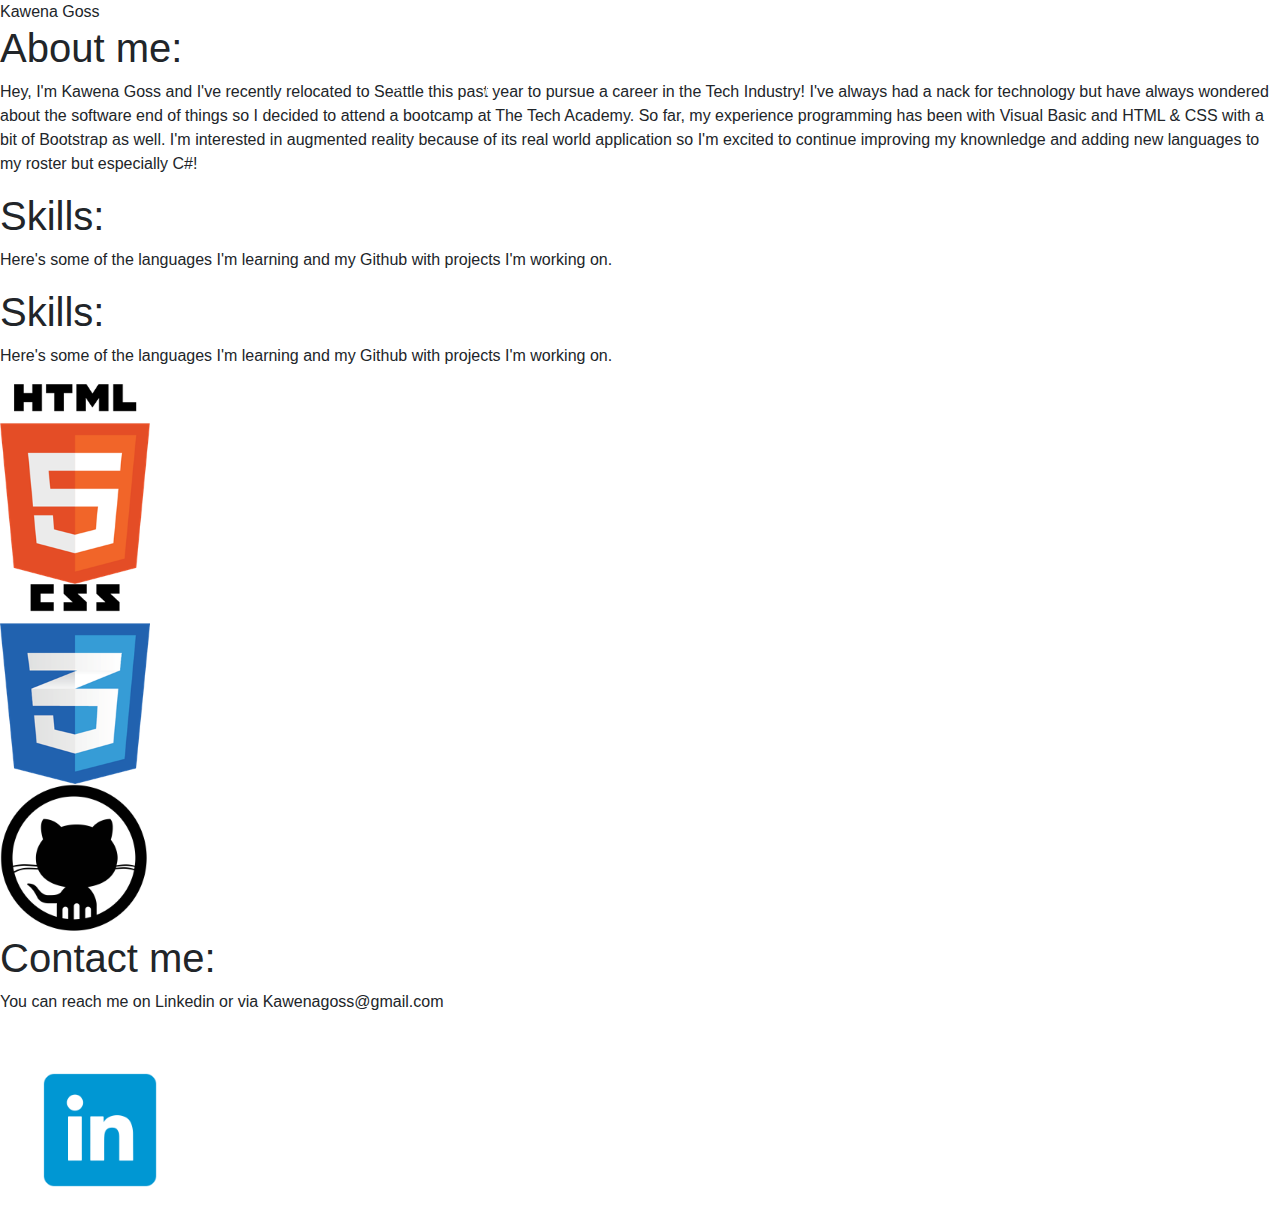
==== commit 18ef6236: "test" ====
--- a/index.html
+++ b/index.html
@@ -1,15 +1,25 @@
 <!DOCTYPE html>
 <html lang="en">
-<head>
-    <!-- Required meta tags -->
-    <meta charset="utf-8">
-    <meta name="viewport" content="width=device-width, initial-scale=1, shrink-to-fit=no">
+    <head>
+        <!-- Required meta tags -->
+        <meta charset="utf-8">
+        <meta name="viewport" content="width=device-width, initial-scale=1, shrink-to-fit=no">
+    
+        <!-- Bootstrap CSS -->
+        <link rel="stylesheet" href="https://maxcdn.bootstrapcdn.com/bootstrap/4.5.0/css/bootstrap.min.css">
+        <script src="https://ajax.googleapis.com/ajax/libs/jquery/3.5.1/jquery.min.js"></script>
+        <script src="https://cdnjs.cloudflare.com/ajax/libs/popper.js/1.16.0/umd/popper.min.js"></script>
+        <script src="https://maxcdn.bootstrapcdn.com/bootstrap/4.5.0/js/bootstrap.min.js"></script>
+        <link rel="stylesheet" href="CSS/website_styling.css">
+    
+    
+        <title>Kawena Goss</title>
+    </head>
+    <body>
 
     <!-- Bootstrap CSS -->
     <link rel="stylesheet" href="https://stackpath.bootstrapcdn.com/bootstrap/4.3.1/css/bootstrap.min.css" integrity="sha384-ggOyR0iXCbMQv3Xipma34MD+dH/1fQ784/j6cY/iJTQUOhcWr7x9JvoRxT2MZw1T" crossorigin="anonymous">
     <link rel="stylesheet" href="CSS/website_styling.css">
-
-    <script src="JS/JavaScript.js"></script>
 
     <title>Kawena Goss</title>
 </head>
@@ -70,40 +80,55 @@
             <h1>Skills:</h1>
             <p>Here's some of the languages I'm learning and my Github with projects I'm working on.</p>
         </div>
-        <div class="logo1">
-                <img src="img/HTMLLogo.png" height="200px" width="150px" alt="">
+        <!-- End Summary -->
+        
+        <!-- Skills -->
+        <div class="skills">
+                <a id="languages"></a>
+                <div class="languages">
+                    <h1>Skills:</h1>
+                    <p>Here's some of the languages I'm learning and my Github with projects I'm working on.</p>
+                </div>
+                <div class="langgallery">
+                <div class="logo1">
+                        <img src="img/HTMLLogo.png" height="200px" width="150px" alt="">
+                </div>
+                <div class="logo2">
+                        <img src="img/CSSLogo.png" height="200px" width="150px" alt="">
+                </div>
+                <div class="github">
+                        <a href="https://github.com/KawenaG">
+                        <img src="img/github.png" height="150px" width="150px">
+                        </a> 
+                    </div>
+                </div>
         </div>
-        <div class="logo2">
-                <img src="img/CSSLogo.png" height="200px" width="150px" alt="">
+        
+        <!-- End Skills -->
+        
+        <!-- Contact -->
+        <div class="contact">
+            <a id="contact"></a>
+            <h1>Contact me:</h1>
+            <p>You can reach me on Linkedin or via Kawenagoss@gmail.com</p>
+            <div class="linkedin">
+                <a href="https://www.linkedin.com/in/kawena-goss-9a0916173/">
+                <img src="img/linkedin.png" height="200" width="200">
+                </a>
         </div>
-        <div class="github">
-                <a href="https://github.com/KawenaG">
-                <img src="img/github.png" height="200" width="200">
-                </a> 
-            </div>
-</div>
-
-<!-- End Skills -->
-
-<!-- Contact -->
-<div class="contact">
-    <a id="contact me"></a>
-    <h1>Contact me:</h1>
-    <p>You can reach me on Linkedin or via Kawenagoss@gmail.com</p>
-    <div class="linkedin">
-        <a href="https://www.linkedin.com/in/kawena-goss-9a0916173/">
-        <img src="img/linkedin.png" height="200" width="200">
-        </a>
-</div>
-
-
-<!-- End Contact -->
-
-    <!-- Optional JavaScript -->
-     <!-- jQuery first, then Popper.js, then Bootstrap JS -->
-     <script src="https://code.jquery.com/jquery-3.3.1.slim.min.js" integrity="sha384-q8i/X+965DzO0rT7abK41JStQIAqVgRVzpbzo5smXKp4YfRvH+8abtTE1Pi6jizo" crossorigin="anonymous"></script>
-     <script src="https://cdnjs.cloudflare.com/ajax/libs/popper.js/1.14.7/umd/popper.min.js" integrity="sha384-UO2eT0CpHqdSJQ6hJty5KVphtPhzWj9WO1clHTMGa3JDZwrnQq4sF86dIHNDz0W1" crossorigin="anonymous"></script>
-     <script src="https://stackpath.bootstrapcdn.com/bootstrap/4.3.1/js/bootstrap.min.js" integrity="sha384-JjSmVgyd0p3pXB1rRibZUAYoIIy6OrQ6VrjIEaFf/nJGzIxFDsf4x0xIM+B07jRM" crossorigin="anonymous"></script>
-  </body>
-  
-</html>
+        
+        
+        <!-- End Contact -->
+        
+            <!-- Optional JavaScript -->
+             <!-- jQuery first, then Popper.js, then Bootstrap JS -->
+             <script src="https://code.jquery.com/jquery-3.3.1.slim.min.js" integrity="sha384-q8i/X+965DzO0rT7abK41JStQIAqVgRVzpbzo5smXKp4YfRvH+8abtTE1Pi6jizo" crossorigin="anonymous"></script>
+             <script src="https://cdnjs.cloudflare.com/ajax/libs/popper.js/1.14.7/umd/popper.min.js" integrity="sha384-UO2eT0CpHqdSJQ6hJty5KVphtPhzWj9WO1clHTMGa3JDZwrnQq4sF86dIHNDz0W1" crossorigin="anonymous"></script>
+             <script src="https://stackpath.bootstrapcdn.com/bootstrap/4.3.1/js/bootstrap.min.js" integrity="sha384-JjSmVgyd0p3pXB1rRibZUAYoIIy6OrQ6VrjIEaFf/nJGzIxFDsf4x0xIM+B07jRM" crossorigin="anonymous"></script>
+          
+          
+        
+        
+        </div>
+    </body>
+</html>--- a/CSS/website_styling.css
+++ b/CSS/website_styling.css
@@ -1,6 +1,34 @@
-@@ -15,9 +15,15 @@
-/*BANNER*/
-/* Cover Image*/
+/*NAVBAR*/
+.navbar {
+  background-color: transparent !important;
+}
+
+.navbar .navbar-brand {
+  color: #AEEEEE;
+  font-weight: bolder;
+  font-size: 24px;
+  padding-left: 300px;
+  text-shadow: -1px 0 black, 0 1px black, 1px 0 black, 0 -1px black;
+}
+
+.navbar-nav {
+  color: #AEEEEE;
+  font-weight: bolder;
+  font-size: 24px;
+  text-shadow: -1px 0 black, 0 1px black, 1px 0 black, 0 -1px black;
+  padding-right: 300px;
+  padding-left: 900px;
+}
+
+.navbar-nav .nav-item li a {
+  color: #AEEEEE;
+}
+
+/*END NAVBAR/*
+
+-------------------------------------------------------------------------------------
+BANNER
+/* Cover Image*/ 
 
   /* Create the parallax scrolling effect */
   background-attachment: fixed;
@@ -11,15 +39,48 @@
 @media screen and (min-width: 500px) {
 .banner {
   background-image: url(../img/me2.JPG);
+  width: 100%;
+  height: 100%;
+  padding-top: 350px;
+  padding-bottom: 700px;
+
+  /* Paralax Effect */
+  height: 900px; 
+
+  /* Create the parallax scrolling effect */
+  background-attachment: fixed;
+  background-position: center;
+  background-repeat: no-repeat;
   background-size: cover;
-  width: 100%;
-  height: 10%;
-  padding-top: 350px;
-@ -162,15 +168,15 @@ For Tablet 500px - 699px
+}
+
+/*--------------------------------------------------------------------------------------
+Centered name/text*/
+
+.centered {
+    position: absolute;
+    top: 50%;
+    left: 65%;
+    transform: translate(-50%, -50%);
+    font-size: 80px;
+    font-family: "Times New Roman, Times, serif;";
+    color: #AEEEEE;
+  }
+  
+/*------------------------------------------------------------------------------------
+END BANNER*/
+
+/*--------------------------------------------------------------------------------------
+ABOUT ME
+-------------------------------------------------------------------------------------*/
+
+.bio {
+  background-color: #AEEEEE;
+}
+
 .about h1 {
   padding-top: 200px;
   padding-bottom: 30px;
-  padding-left: 300px;
   padding-left: 20%;
   font-size: 60px;
 }
@@ -27,18 +88,22 @@
 .about p {
   padding-top: 0px;
   padding-bottom: 200px;
-  padding-left: 300px;
-  padding-right: 300px;
   padding-left: 20%;
   padding-right: 20%;
   font-size: 20px;
 }
-/*END About*/
-@ -179,31 +185,65 @@ For Tablet 500px - 699px
+
+/*--------------------------------------------------------------------------------------
+SKILLS
+-------------------------------------------------------------------------------------*/
+.skills {
+  background-color: #ffffff;
+  padding-bottom: 400px;
+}
+
 .languages h1 {
   padding-top: 80px;
   padding-bottom: 30px;
-  padding-left: 300px;
   padding-left: 20%;
   font-size: 60px;
 }
@@ -46,17 +111,12 @@
 .languages p {
   padding-top: 0px;
   padding-bottom: 10px;
-  padding-left: 300px;
-  padding-right: 300px;
   padding-left: 20%;
   padding-right: 20%;
   font-size: 20px;
 }
 
 /* Language Photos and borders */
-.logo1 {
-  position: absolute;
-  left: 300px;
 .langgallery {
   padding-left: 30%;
   padding-right: 30%;
@@ -100,28 +160,57 @@
   border: 5px solid #000000;
   border-radius: 5px;
   padding: 5px;
-  width: 170px;
 }
 
 .logo2 {
-  position: absolute;
-  left: 500px;
   border: 5px solid #000000;
   border-radius: 5px;
   padding: 5px;
-@ -232,7 +272,8 @@ For Tablet 500px - 699px
-}
+  width: 170px;
+}
+
+.github {
+  position: absolute;
+  left: 700px;
+
+}
+
+/*------------------------------------------------------------------------------------
+CONTACT*/
+
+.contact {
+  background-color: #AEEEEE;
+  padding-bottom: 600px;
+  padding-top: 80px;
+  padding-bottom: 100px;
+  padding-left: 300px;
+}
+
+.contact h1 {
+  padding-top: 80px;
+  padding-bottom: 30px;
+  font-size: 60px;
+}
+
+.contact p {
+  padding-top: 0px;
+  padding-bottom: 10px;
+  font-size: 20px;
+
+}
+
 
 .linkedin {
-  padding-right: 150px;
   padding-right: 10%;
   padding-left: 10%;
 }
-/*END Contact*/
-}
-@ -250,4 +291,4 @@ For Large Screens (TV's, Large monitors) 1400px +
--------------------------------------------------------------------------------------*/
-@media screen and (min-width: 1400px) {
-
-}
-}+
+
+/*------------------------------------------------------------------------------------*/
+
+
+<<<<<<< HEAD
+}
+=======
+@
+>>>>>>> parent of ca99bb8 (unknown)
--- a/CSS/website_styling.css
+++ b/CSS/website_styling.css
@@ -1,6 +1,34 @@
-@@ -15,9 +15,15 @@
-/*BANNER*/
-/* Cover Image*/
+/*NAVBAR*/
+.navbar {
+  background-color: transparent !important;
+}
+
+.navbar .navbar-brand {
+  color: #AEEEEE;
+  font-weight: bolder;
+  font-size: 24px;
+  padding-left: 300px;
+  text-shadow: -1px 0 black, 0 1px black, 1px 0 black, 0 -1px black;
+}
+
+.navbar-nav {
+  color: #AEEEEE;
+  font-weight: bolder;
+  font-size: 24px;
+  text-shadow: -1px 0 black, 0 1px black, 1px 0 black, 0 -1px black;
+  padding-right: 300px;
+  padding-left: 900px;
+}
+
+.navbar-nav .nav-item li a {
+  color: #AEEEEE;
+}
+
+/*END NAVBAR/*
+
+-------------------------------------------------------------------------------------
+BANNER
+/* Cover Image*/ 
 
   /* Create the parallax scrolling effect */
   background-attachment: fixed;
@@ -11,15 +39,48 @@
 @media screen and (min-width: 500px) {
 .banner {
   background-image: url(../img/me2.JPG);
+  width: 100%;
+  height: 100%;
+  padding-top: 350px;
+  padding-bottom: 700px;
+
+  /* Paralax Effect */
+  height: 900px; 
+
+  /* Create the parallax scrolling effect */
+  background-attachment: fixed;
+  background-position: center;
+  background-repeat: no-repeat;
   background-size: cover;
-  width: 100%;
-  height: 10%;
-  padding-top: 350px;
-@ -162,15 +168,15 @@ For Tablet 500px - 699px
+}
+
+/*--------------------------------------------------------------------------------------
+Centered name/text*/
+
+.centered {
+    position: absolute;
+    top: 50%;
+    left: 65%;
+    transform: translate(-50%, -50%);
+    font-size: 80px;
+    font-family: "Times New Roman, Times, serif;";
+    color: #AEEEEE;
+  }
+  
+/*------------------------------------------------------------------------------------
+END BANNER*/
+
+/*--------------------------------------------------------------------------------------
+ABOUT ME
+-------------------------------------------------------------------------------------*/
+
+.bio {
+  background-color: #AEEEEE;
+}
+
 .about h1 {
   padding-top: 200px;
   padding-bottom: 30px;
-  padding-left: 300px;
   padding-left: 20%;
   font-size: 60px;
 }
@@ -27,18 +88,22 @@
 .about p {
   padding-top: 0px;
   padding-bottom: 200px;
-  padding-left: 300px;
-  padding-right: 300px;
   padding-left: 20%;
   padding-right: 20%;
   font-size: 20px;
 }
-/*END About*/
-@ -179,31 +185,65 @@ For Tablet 500px - 699px
+
+/*--------------------------------------------------------------------------------------
+SKILLS
+-------------------------------------------------------------------------------------*/
+.skills {
+  background-color: #ffffff;
+  padding-bottom: 400px;
+}
+
 .languages h1 {
   padding-top: 80px;
   padding-bottom: 30px;
-  padding-left: 300px;
   padding-left: 20%;
   font-size: 60px;
 }
@@ -46,17 +111,12 @@
 .languages p {
   padding-top: 0px;
   padding-bottom: 10px;
-  padding-left: 300px;
-  padding-right: 300px;
   padding-left: 20%;
   padding-right: 20%;
   font-size: 20px;
 }
 
 /* Language Photos and borders */
-.logo1 {
-  position: absolute;
-  left: 300px;
 .langgallery {
   padding-left: 30%;
   padding-right: 30%;
@@ -100,28 +160,57 @@
   border: 5px solid #000000;
   border-radius: 5px;
   padding: 5px;
-  width: 170px;
 }
 
 .logo2 {
-  position: absolute;
-  left: 500px;
   border: 5px solid #000000;
   border-radius: 5px;
   padding: 5px;
-@ -232,7 +272,8 @@ For Tablet 500px - 699px
-}
+  width: 170px;
+}
+
+.github {
+  position: absolute;
+  left: 700px;
+
+}
+
+/*------------------------------------------------------------------------------------
+CONTACT*/
+
+.contact {
+  background-color: #AEEEEE;
+  padding-bottom: 600px;
+  padding-top: 80px;
+  padding-bottom: 100px;
+  padding-left: 300px;
+}
+
+.contact h1 {
+  padding-top: 80px;
+  padding-bottom: 30px;
+  font-size: 60px;
+}
+
+.contact p {
+  padding-top: 0px;
+  padding-bottom: 10px;
+  font-size: 20px;
+
+}
+
 
 .linkedin {
-  padding-right: 150px;
   padding-right: 10%;
   padding-left: 10%;
 }
-/*END Contact*/
-}
-@ -250,4 +291,4 @@ For Large Screens (TV's, Large monitors) 1400px +
--------------------------------------------------------------------------------------*/
-@media screen and (min-width: 1400px) {
-
-}
-}+
+
+/*------------------------------------------------------------------------------------*/
+
+
+<<<<<<< HEAD
+}
+=======
+@
+>>>>>>> parent of ca99bb8 (unknown)
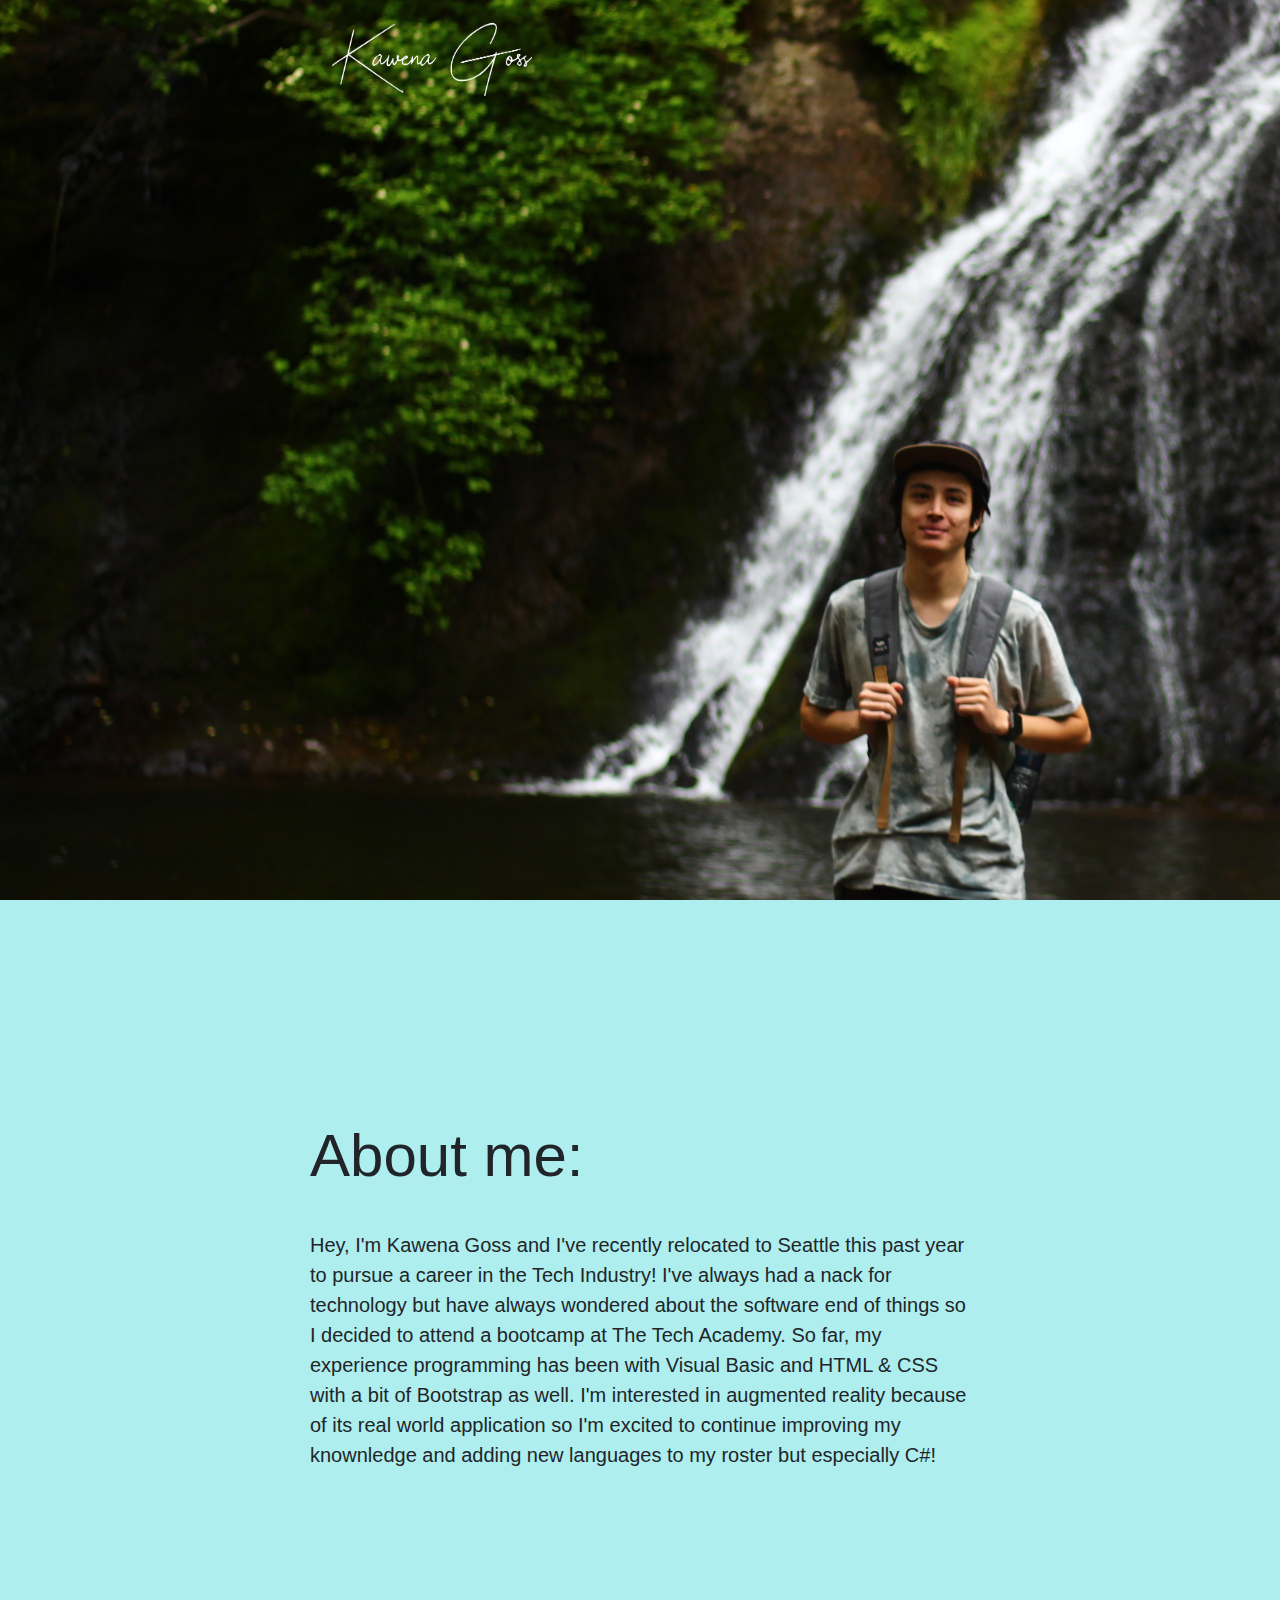
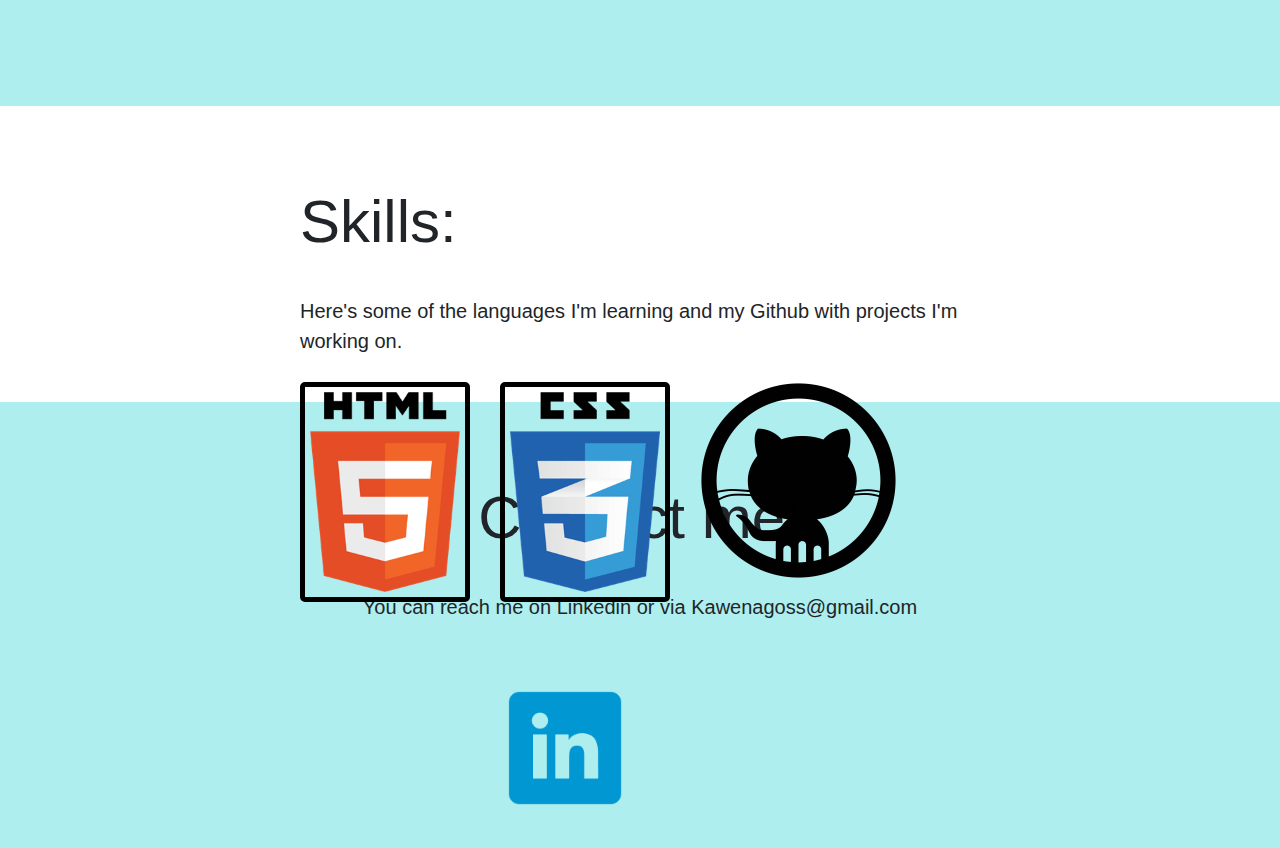
==== commit e4260e0f: "test" ====
--- a/index.html
+++ b/index.html
@@ -1,25 +1,15 @@
 <!DOCTYPE html>
 <html lang="en">
-    <head>
-        <!-- Required meta tags -->
-        <meta charset="utf-8">
-        <meta name="viewport" content="width=device-width, initial-scale=1, shrink-to-fit=no">
-    
-        <!-- Bootstrap CSS -->
-        <link rel="stylesheet" href="https://maxcdn.bootstrapcdn.com/bootstrap/4.5.0/css/bootstrap.min.css">
-        <script src="https://ajax.googleapis.com/ajax/libs/jquery/3.5.1/jquery.min.js"></script>
-        <script src="https://cdnjs.cloudflare.com/ajax/libs/popper.js/1.16.0/umd/popper.min.js"></script>
-        <script src="https://maxcdn.bootstrapcdn.com/bootstrap/4.5.0/js/bootstrap.min.js"></script>
-        <link rel="stylesheet" href="CSS/website_styling.css">
-    
-    
-        <title>Kawena Goss</title>
-    </head>
-    <body>
+<head>
+    <!-- Required meta tags -->
+    <meta charset="utf-8">
+    <meta name="viewport" content="width=device-width, initial-scale=1, shrink-to-fit=no">
 
     <!-- Bootstrap CSS -->
     <link rel="stylesheet" href="https://stackpath.bootstrapcdn.com/bootstrap/4.3.1/css/bootstrap.min.css" integrity="sha384-ggOyR0iXCbMQv3Xipma34MD+dH/1fQ784/j6cY/iJTQUOhcWr7x9JvoRxT2MZw1T" crossorigin="anonymous">
     <link rel="stylesheet" href="CSS/website_styling.css">
+
+    <script src="JS/JavaScript.js"></script>
 
     <title>Kawena Goss</title>
 </head>
@@ -80,55 +70,40 @@
             <h1>Skills:</h1>
             <p>Here's some of the languages I'm learning and my Github with projects I'm working on.</p>
         </div>
-        <!-- End Summary -->
-        
-        <!-- Skills -->
-        <div class="skills">
-                <a id="languages"></a>
-                <div class="languages">
-                    <h1>Skills:</h1>
-                    <p>Here's some of the languages I'm learning and my Github with projects I'm working on.</p>
-                </div>
-                <div class="langgallery">
-                <div class="logo1">
-                        <img src="img/HTMLLogo.png" height="200px" width="150px" alt="">
-                </div>
-                <div class="logo2">
-                        <img src="img/CSSLogo.png" height="200px" width="150px" alt="">
-                </div>
-                <div class="github">
-                        <a href="https://github.com/KawenaG">
-                        <img src="img/github.png" height="150px" width="150px">
-                        </a> 
-                    </div>
-                </div>
+        <div class="logo1">
+                <img src="img/HTMLLogo.png" height="200px" width="150px" alt="">
         </div>
-        
-        <!-- End Skills -->
-        
-        <!-- Contact -->
-        <div class="contact">
-            <a id="contact"></a>
-            <h1>Contact me:</h1>
-            <p>You can reach me on Linkedin or via Kawenagoss@gmail.com</p>
-            <div class="linkedin">
-                <a href="https://www.linkedin.com/in/kawena-goss-9a0916173/">
-                <img src="img/linkedin.png" height="200" width="200">
-                </a>
+        <div class="logo2">
+                <img src="img/CSSLogo.png" height="200px" width="150px" alt="">
         </div>
-        
-        
-        <!-- End Contact -->
-        
-            <!-- Optional JavaScript -->
-             <!-- jQuery first, then Popper.js, then Bootstrap JS -->
-             <script src="https://code.jquery.com/jquery-3.3.1.slim.min.js" integrity="sha384-q8i/X+965DzO0rT7abK41JStQIAqVgRVzpbzo5smXKp4YfRvH+8abtTE1Pi6jizo" crossorigin="anonymous"></script>
-             <script src="https://cdnjs.cloudflare.com/ajax/libs/popper.js/1.14.7/umd/popper.min.js" integrity="sha384-UO2eT0CpHqdSJQ6hJty5KVphtPhzWj9WO1clHTMGa3JDZwrnQq4sF86dIHNDz0W1" crossorigin="anonymous"></script>
-             <script src="https://stackpath.bootstrapcdn.com/bootstrap/4.3.1/js/bootstrap.min.js" integrity="sha384-JjSmVgyd0p3pXB1rRibZUAYoIIy6OrQ6VrjIEaFf/nJGzIxFDsf4x0xIM+B07jRM" crossorigin="anonymous"></script>
-          
-          
-        
-        
-        </div>
-    </body>
+        <div class="github">
+                <a href="https://github.com/KawenaG">
+                <img src="img/github.png" height="200" width="200">
+                </a> 
+            </div>
+</div>
+
+<!-- End Skills -->
+
+<!-- Contact -->
+<div class="contact">
+    <a id="contact me"></a>
+    <h1>Contact me:</h1>
+    <p>You can reach me on Linkedin or via Kawenagoss@gmail.com</p>
+    <div class="linkedin">
+        <a href="https://www.linkedin.com/in/kawena-goss-9a0916173/">
+        <img src="img/linkedin.png" height="200" width="200">
+        </a>
+</div>
+
+
+<!-- End Contact -->
+
+    <!-- Optional JavaScript -->
+     <!-- jQuery first, then Popper.js, then Bootstrap JS -->
+     <script src="https://code.jquery.com/jquery-3.3.1.slim.min.js" integrity="sha384-q8i/X+965DzO0rT7abK41JStQIAqVgRVzpbzo5smXKp4YfRvH+8abtTE1Pi6jizo" crossorigin="anonymous"></script>
+     <script src="https://cdnjs.cloudflare.com/ajax/libs/popper.js/1.14.7/umd/popper.min.js" integrity="sha384-UO2eT0CpHqdSJQ6hJty5KVphtPhzWj9WO1clHTMGa3JDZwrnQq4sF86dIHNDz0W1" crossorigin="anonymous"></script>
+     <script src="https://stackpath.bootstrapcdn.com/bootstrap/4.3.1/js/bootstrap.min.js" integrity="sha384-JjSmVgyd0p3pXB1rRibZUAYoIIy6OrQ6VrjIEaFf/nJGzIxFDsf4x0xIM+B07jRM" crossorigin="anonymous"></script>
+  </body>
+  
 </html>--- a/CSS/website_styling.css
+++ b/CSS/website_styling.css
@@ -1,70 +1,43 @@
-/*NAVBAR*/
-.navbar {
-  background-color: transparent !important;
-}
-
-.navbar .navbar-brand {
-  color: #AEEEEE;
-  font-weight: bolder;
-  font-size: 24px;
-  padding-left: 300px;
-  text-shadow: -1px 0 black, 0 1px black, 1px 0 black, 0 -1px black;
-}
-
-.navbar-nav {
-  color: #AEEEEE;
-  font-weight: bolder;
-  font-size: 24px;
-  text-shadow: -1px 0 black, 0 1px black, 1px 0 black, 0 -1px black;
-  padding-right: 300px;
-  padding-left: 900px;
-}
-
-.navbar-nav .nav-item li a {
-  color: #AEEEEE;
-}
-
-/*END NAVBAR/*
-
--------------------------------------------------------------------------------------
-BANNER
-/* Cover Image*/ 
-
-  /* Create the parallax scrolling effect */
-  background-attachment: fixed;
-  background-position: center;
-  background-repeat: no-repeat;
-}
-
-@media screen and (min-width: 500px) {
+/*------------------------------------------------------------------------------------
+----SCALING-----
+-----------------------------------------------------------------------------------*/
+@-ms-viewport {
+  width: extend-to-zoom;
+  zoom: 1.0;
+}
+
+@viewport {
+  zoom: 1.0;
+  width: extend-to-zoom;
+}
+
+/*----------------------------------------------------------------------------------*/
+/*BANNER*/
+/* Cover Image*/
+
 .banner {
   background-image: url(../img/me2.JPG);
+  background-size: cover;
   width: 100%;
-  height: 100%;
+  height: 10%;
   padding-top: 350px;
-  padding-bottom: 700px;
-
-  /* Paralax Effect */
-  height: 900px; 
-
-  /* Create the parallax scrolling effect */
-  background-attachment: fixed;
-  background-position: center;
-  background-repeat: no-repeat;
+  padding-bottom: 500px;
+  height: 900px;/* Paralax Effect */
+  background-attachment: fixed;/* Create the parallax scrolling effect*/
   background-size: cover;
 }
-
 /*--------------------------------------------------------------------------------------
 Centered name/text*/
 
 .centered {
+    visibility: hidden;
     position: absolute;
     top: 50%;
     left: 65%;
     transform: translate(-50%, -50%);
     font-size: 80px;
     font-family: "Times New Roman, Times, serif;";
-    color: #AEEEEE;
+    color: #AEEEEE; 
   }
   
 /*------------------------------------------------------------------------------------
@@ -72,120 +45,175 @@
 
 /*--------------------------------------------------------------------------------------
 ABOUT ME
--------------------------------------------------------------------------------------*/
-
+-------------------------------------------------------------------------------------*
+*/
 .bio {
   background-color: #AEEEEE;
-}
+  padding-bottom: 20px;
+  padding-top: 20px;
+  padding-right: 10px;
+  padding-left: 10px;
+}
+
+
+/*--------------------------------------------------------------------------------------
+SKILLS
+-------------------------------------------------------------------------------------*
+*/
+.skills {
+  background-color: #ffffff;
+  padding-bottom: 20px;
+}
+
+/* .languages h1                  DONT FORGET
+.languages p */
+
+.logo1 {
+  display: block;
+  margin-left: auto;
+  margin-right: auto;
+  width: 40%;
+  padding-bottom: 10px;
+}
+.logo2 {
+  display: block;
+  margin-left: auto;
+  margin-right: auto;
+  width: 40%;
+  padding-bottom: 10px;
+}
+
+.github {
+  display: block;
+  margin-left: auto;
+  margin-right: auto;
+  width: 50%;
+}
+
+
+/*------------------------------------------------------------------------------------
+CONTACT*
+*/
+.contact {
+  background-color: #AEEEEE;
+  text-align: center;
+}
+
+/* .contact h1                DONT FORGET
+.contact p
+.linkedin */
+
+
+
+
+
+/*--------------------------------------------------------------------------------------
+For Tablet 500px - 699px
+-------------------------------------------------------------------------------------*/
+@media screen and (min-width: 500px) {
+/*NAVBAR*/
+.navbar {
+  background-color: transparent !important;
+}
+
+.navbar .navbar-brand {
+  color: #AEEEEE;
+  font-weight: bolder;
+  font-size: 24px;
+  padding-left: 300px;
+  text-shadow: -1px 0 black, 0 1px black, 1px 0 black, 0 -1px black;
+}
+
+.navbar-nav {
+  color: #AEEEEE;
+  font-weight: bolder;
+  font-size: 24px;
+  text-shadow: -1px 0 black, 0 1px black, 1px 0 black, 0 -1px black;
+  padding-right: 300px;
+  padding-left: 900px;
+}
+
+.navbar-nav .nav-item li a {
+  color: #AEEEEE;
+}
+/*END NAVBAR*/
+/*----------------------------------------------------------------------------*/
+/*NAME Overlay*/
+.centered {
+  visibility: show;
+  position: absolute;
+  top: 50%;
+  left: 65%;
+  transform: translate(-50%, -50%);
+  font-size: 80px;
+  font-family: "Times New Roman, Times, serif;";
+  color: #AEEEEE;
+}
+
+/*END Name Overlay*/
+/*----------------------------------------------------------------------------*/
+/*About*/
+.bio
 
 .about h1 {
   padding-top: 200px;
   padding-bottom: 30px;
-  padding-left: 20%;
+  padding-left: 300px;
   font-size: 60px;
 }
 
 .about p {
   padding-top: 0px;
   padding-bottom: 200px;
-  padding-left: 20%;
-  padding-right: 20%;
+  padding-left: 300px;
+  padding-right: 300px;
   font-size: 20px;
 }
-
-/*--------------------------------------------------------------------------------------
-SKILLS
--------------------------------------------------------------------------------------*/
-.skills {
-  background-color: #ffffff;
-  padding-bottom: 400px;
-}
-
+/*END About*/
+/*----------------------------------------------------------------------------*/
+/*Skills*/
 .languages h1 {
   padding-top: 80px;
   padding-bottom: 30px;
-  padding-left: 20%;
+  padding-left: 300px;
   font-size: 60px;
 }
 
 .languages p {
   padding-top: 0px;
   padding-bottom: 10px;
-  padding-left: 20%;
-  padding-right: 20%;
+  padding-left: 300px;
+  padding-right: 300px;
   font-size: 20px;
 }
 
 /* Language Photos and borders */
-.langgallery {
-  padding-left: 30%;
-  padding-right: 30%;
-}
-
-.logo1, .logo2, .github {
-  display: block;
-  margin-left: auto;
-  margin-right: auto;
-  margin-top: 20%;
-}
-
-* {
-  box-sizing: border-box;
-}
-
-
-@media screen and (min-width: 700px) {
-  .centered {
-    visibility: visible;
-  }
-
-  .langgallery {
-    padding-left: 20%;
-    padding-right: 20%;
-  }
-
-  .logo1, .logo2, .github {
-    padding: 10% 6px 0;
-    float: left;
-    width: 33.23333%;
-    margin-top: 0;
-  }
-
-  .github img {
-    width: 200px;
-    height: 200px;
-  }
-}
-/* .logo1 {
-  border: 5px solid #000000;
-  border-radius: 5px;
-  padding: 5px;
-}
-
-.logo2 {
+.logo1 {
+  position: absolute;
+  left: 300px;
   border: 5px solid #000000;
   border-radius: 5px;
   padding: 5px;
   width: 170px;
 }
 
+.logo2 {
+  position: absolute;
+  left: 500px;
+  border: 5px solid #000000;
+  border-radius: 5px;
+  padding: 5px;
+  width: 170px;
+}
+
 .github {
   position: absolute;
   left: 700px;
-
-}
-
-/*------------------------------------------------------------------------------------
-CONTACT*/
-
-.contact {
-  background-color: #AEEEEE;
-  padding-bottom: 600px;
-  padding-top: 80px;
-  padding-bottom: 100px;
-  padding-left: 300px;
-}
-
+}
+
+/*END Skills*/
+/*----------------------------------------------------------------------------*/
+/*Contact*/
 .contact h1 {
   padding-top: 80px;
   padding-bottom: 30px;
@@ -199,18 +227,23 @@
 
 }
 
-
 .linkedin {
-  padding-right: 10%;
-  padding-left: 10%;
-}
-
-
-/*------------------------------------------------------------------------------------*/
-
-
-<<<<<<< HEAD
-}
-=======
-@
->>>>>>> parent of ca99bb8 (unknown)
+  padding-right: 150px;
+}
+/*END Contact*/
+}
+
+/*--------------------------------------------------------------------------------------
+For Desktop 700+px
+-------------------------------------------------------------------------------------*/
+@media screen and (min-width: 700px) {
+
+
+}
+
+/*--------------------------------------------------------------------------------------
+For Large Screens (TV's, Large monitors) 1400px +
+-------------------------------------------------------------------------------------*/
+@media screen and (min-width: 1400px) {
+
+}